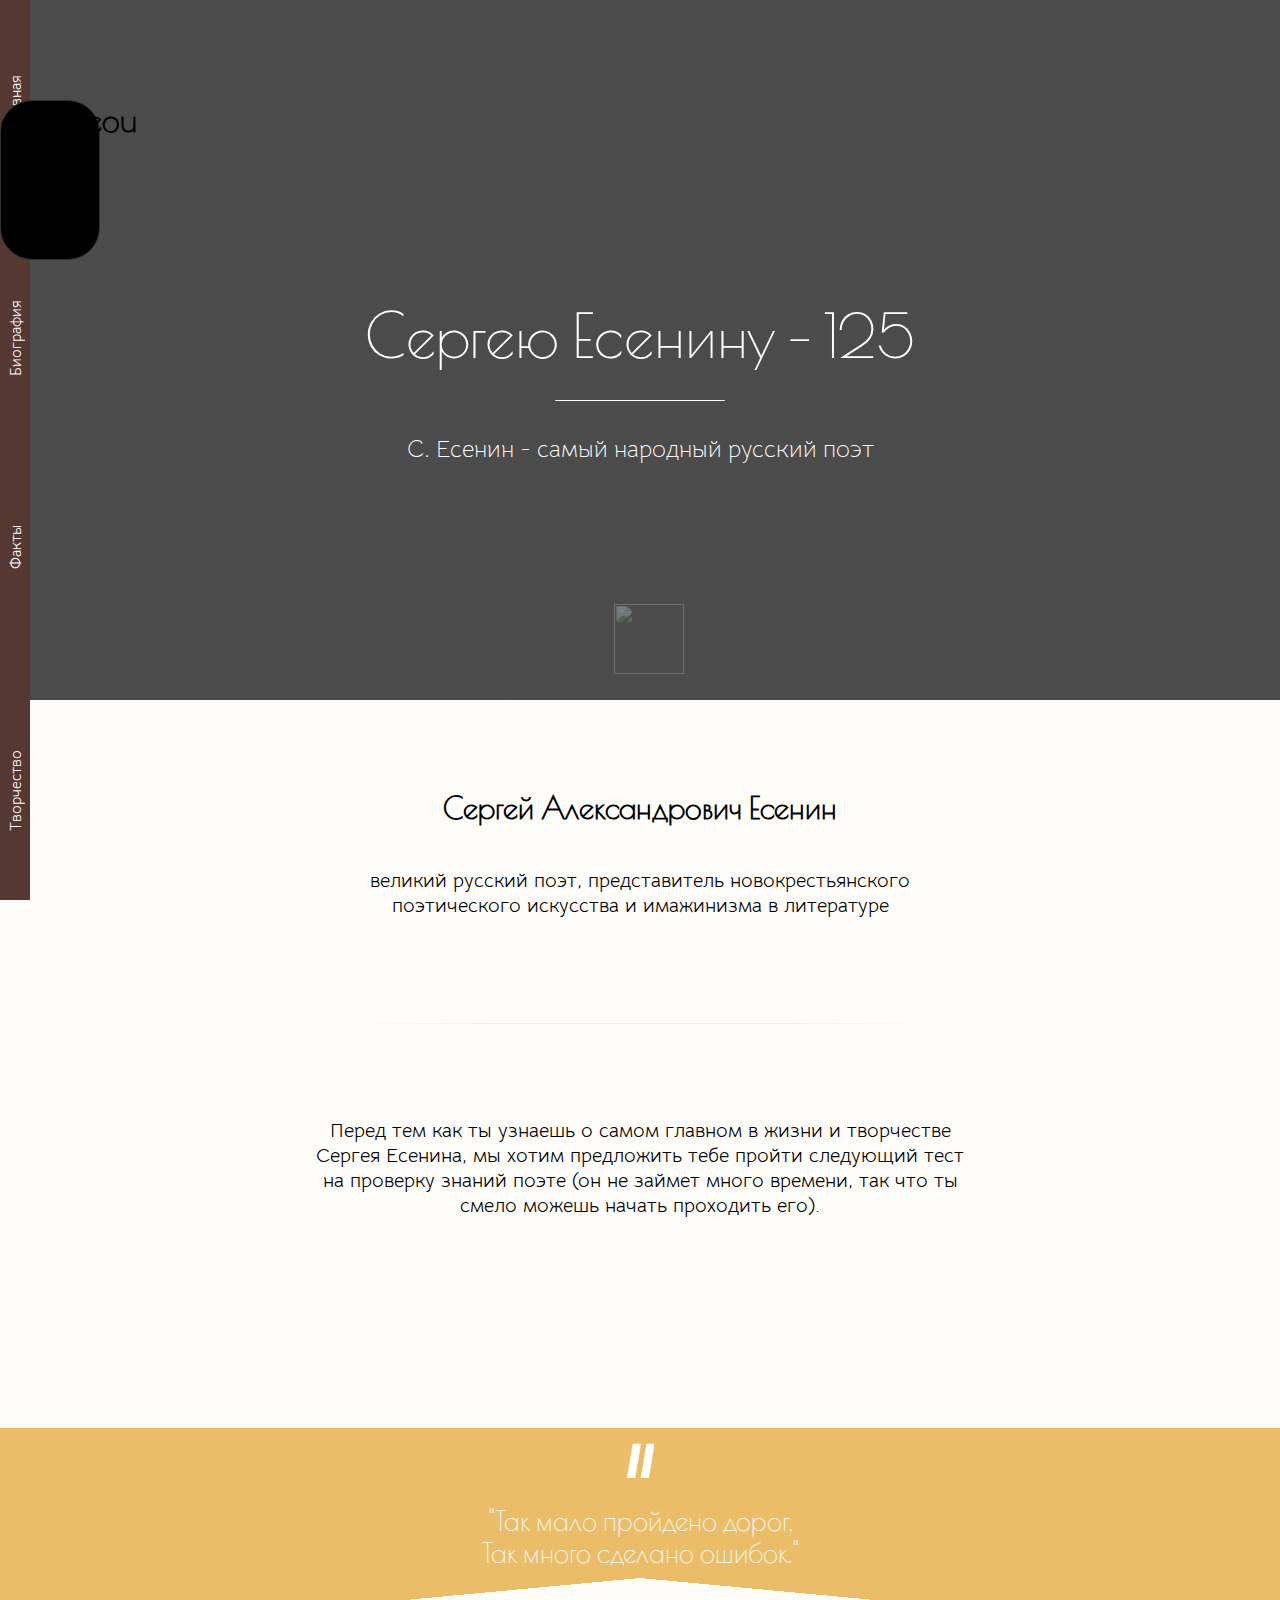
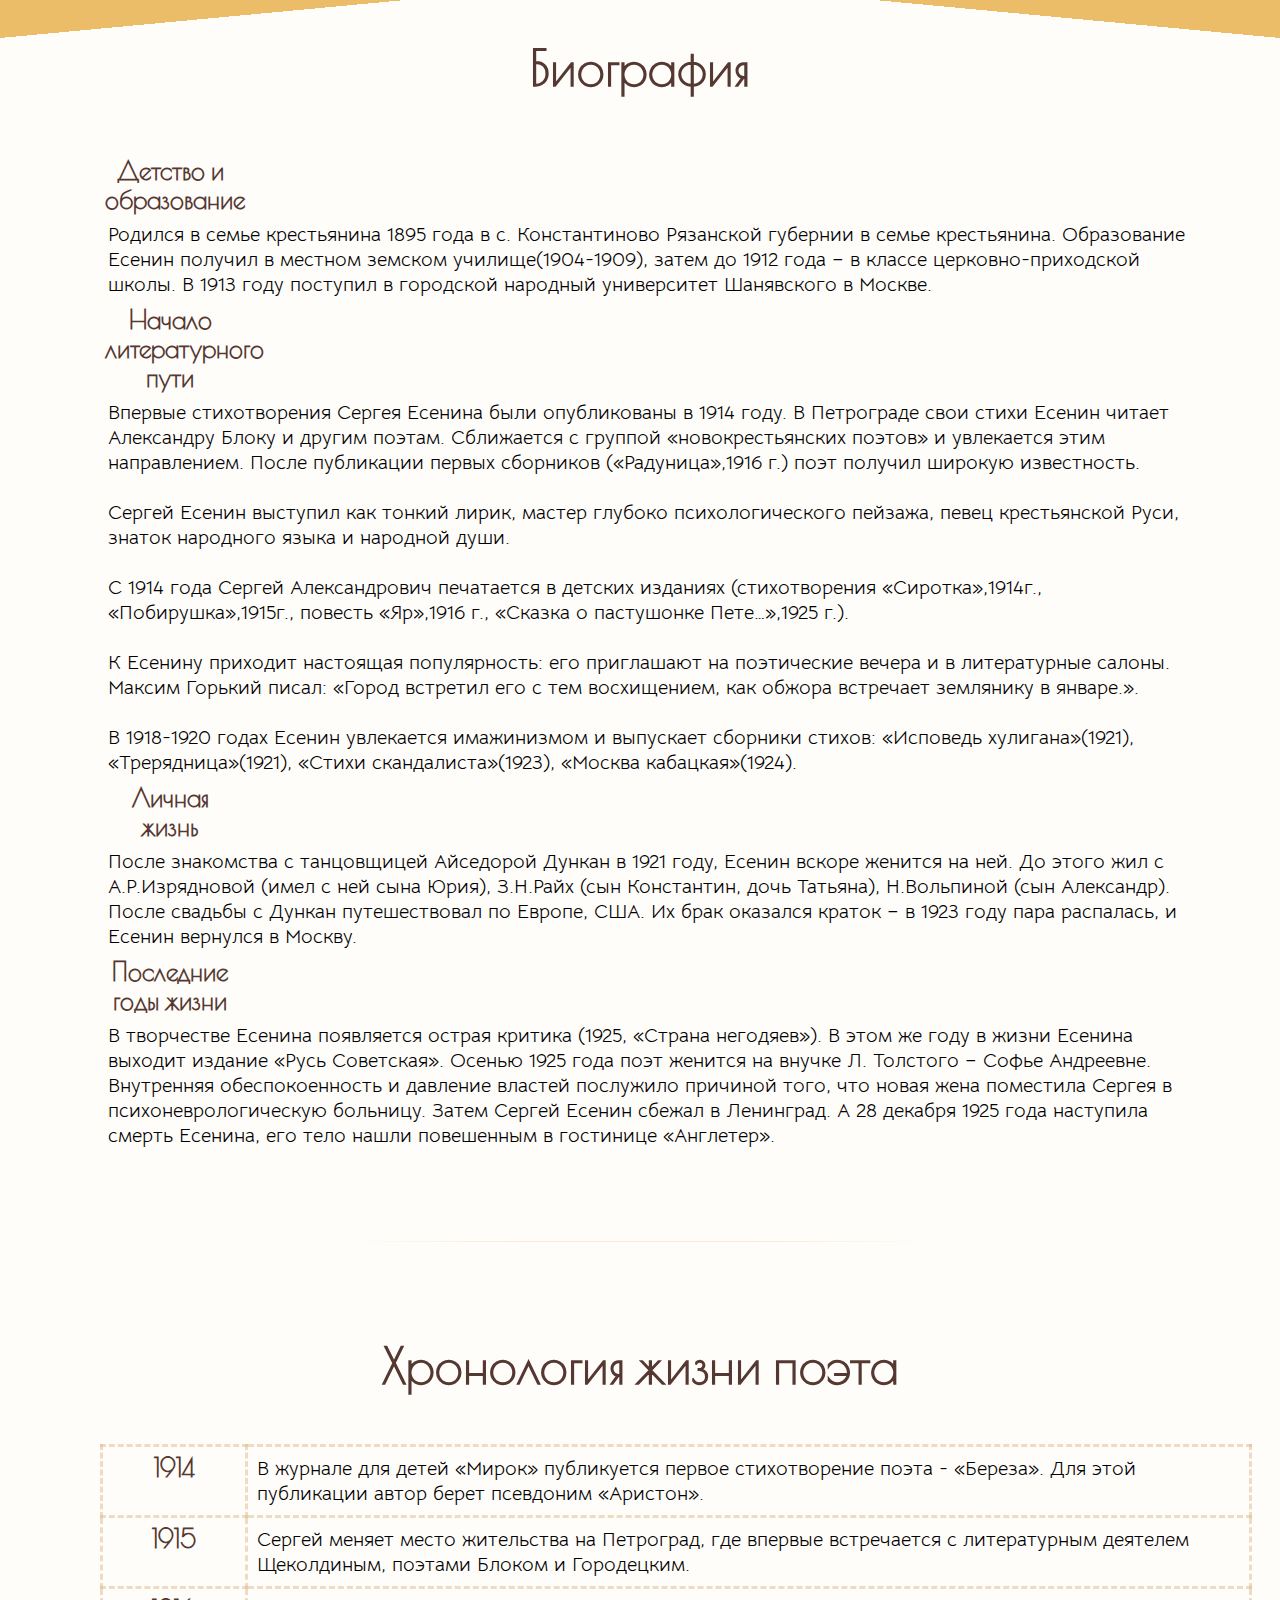
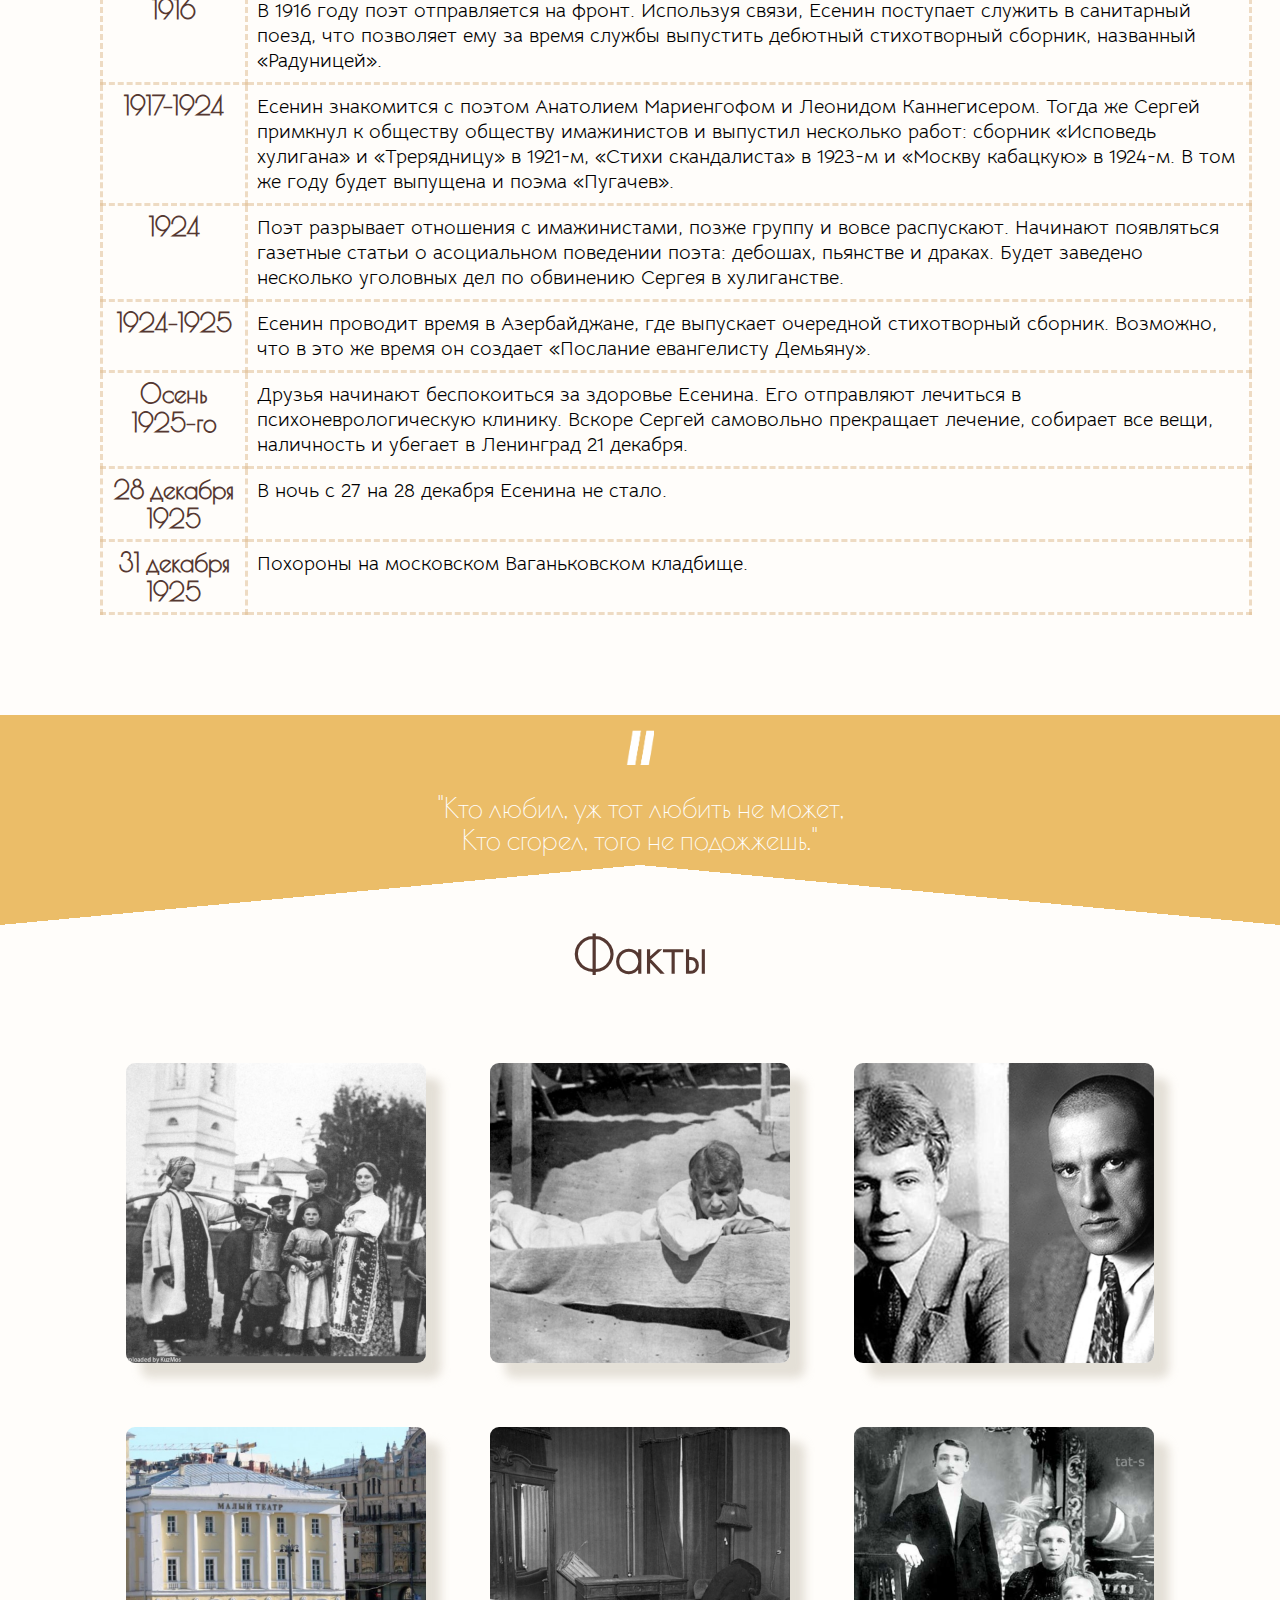
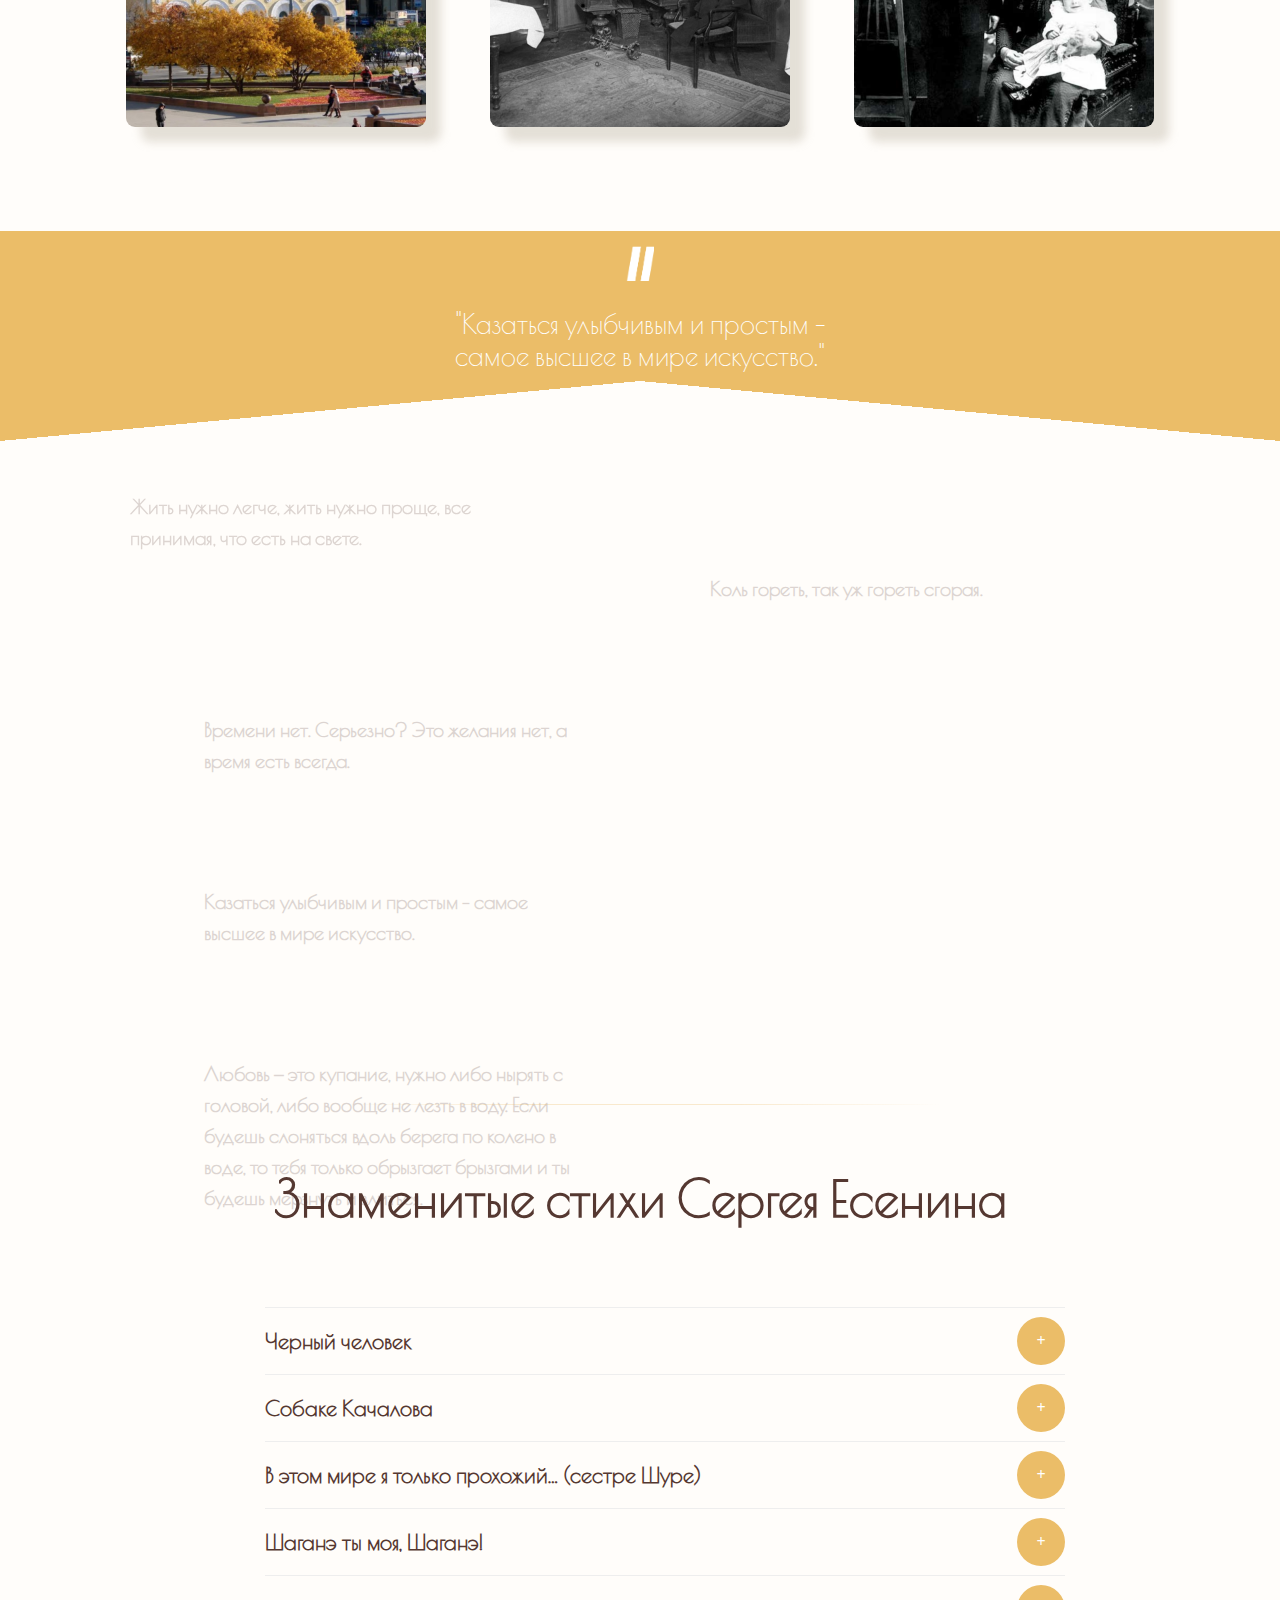
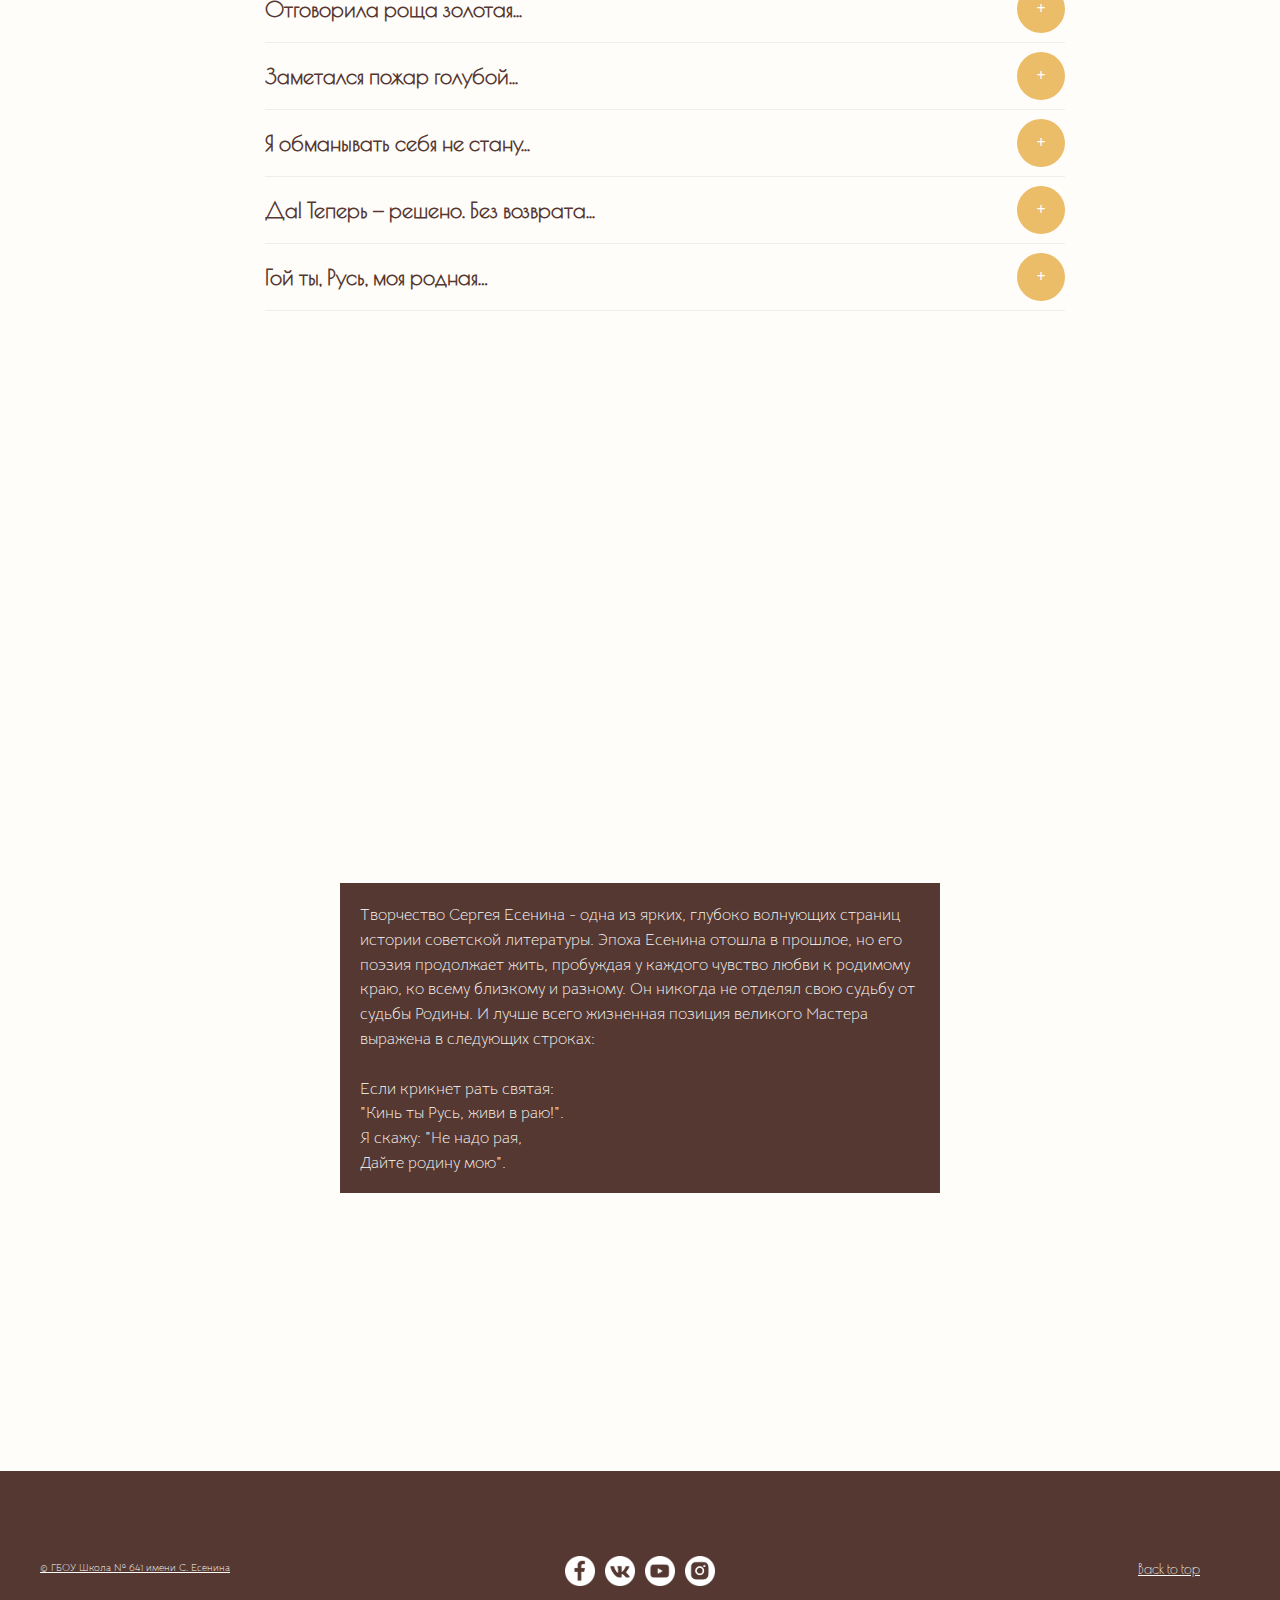
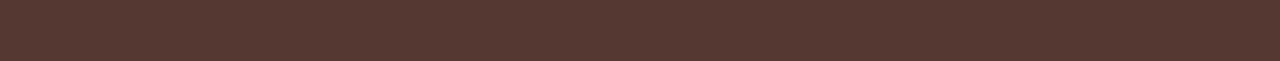
==== index.html @ 60f607c5 "init repo" ====
<!DOCTYPE html>
<html>
    <head>
        <link href="https://fonts.googleapis.com/css2?family=Bellota+Text:ital,wght@0,300;0,400;0,700;1,300;1,400;1,700&family=Poiret+One&display=swap" rel="stylesheet">
        <link rel="stylesheet" type="text/css" href="style.css">
        <title>Есенину - 125</title>
    </head>
    <body>
        <div class = "menu">
            <nav>
                <div class = "nav">
                    <h2><a id = "navigation" href="#firstblock">Главная</a></h2>
                </div>
                <div class = "nav">
                    <h2><a id = "navigation" href="#biography">Биография</a></h2>
                </div>
                <div class = "nav">
                    <h2><a id = "navigation" href="#facts">Факты</a></h2>
                </div>
                <div class = "nav">
                    <h2><a id = "navigation" href="#creativ">Творчество</a></h2>
                </div>
            </nav>
        </div>

        <div class = "firstblock"><a name = "firstblock"></a>
            <h1 class="heading" name = "top">Сергею Есенину - 125</h1>
            <hr>
            <h2 class = "sheading">С. Есенин - самый народный русский поэт</h2>
            <img id = "arrow", src = "https://static.tildacdn.com/tild3264-3866-4032-a231-343364643838/arrow-downgif8d9aec7.gif">
        </div>

        <div class = "secblock">
            <h1 class = "name">Сергей Александрович Есенин</h1>
            <br>
            <h2 class = "name-two">великий русский поэт, представитель новокрестьянского поэтического искусства и имажинизма в литературе</h2>
        </div>
        <div class = "parent-line">
            <div id = "first-line"></div><div id = "center-line"></div><div id = "third-line"></div>
        </div>

        <div class = "thirdblock">
            <h2 class = "name-three">Перед тем как ты узнаешь о самом главном в жизни и творчестве Сергея Есенина, мы хотим предложить тебе пройти следующий тест на проверку знаний поэте (он не займет много времени, так что ты смело можешь начать проходить его).</h2>
        </div>

        <script>
            (function(d, s, id) {
                var js, fjs = d.getElementsByTagName(s)[0];
                if (d.getElementById(id)) return;
                js = d.createElement(s);js.id = id;
                js.src = 'https://madte.st/sdk.js';
                fjs.parentNode.insertBefore(js, fjs);
                }
            )
            (document, 'script', 'madtest-sdk');
        </script>
        <div class="madtest" data-id="175a8b1f-3f1a-46d1-a691-87b9a7151cb8"></div>

        <div class = "poem">
            <img src = "vector.png" id = "vector"></img>
            <h1 class = "poetry">"Так мало пройдено дорог,<br>Так много сделано ошибок."</h1>
        </div>
        <div class = "gradients">
            <div id = "fir-gradient"></div><div id = "sec-gradient"></div>
        </div>

        <div class = "biography"><a name = "biography"></a>
            <h1 class = "high">Биография</h1>
            <div class = "p-biography">
                <h1 class = "subtitle">Детство и образование</h1>
                <h2 class = "paragraph">Родился в семье крестьянина 1895 года в с. Константиново Рязанской губернии в семье крестьянина. Образование Есенин получил в местном земском училище(1904-1909), затем до 1912 года – в классе церковно-приходской школы. В 1913 году поступил в городской народный университет Шанявского в Москве.</h2>
                <h1 class = "subtitle">Начало литературного пути</h1>
                <h2 class = "paragraph">Впервые стихотворения Сергея Есенина были опубликованы в 1914 году. В Петрограде свои стихи Есенин читает Александру Блоку и другим поэтам. Сближается с группой «новокрестьянских поэтов» и увлекается этим направлением. После публикации первых сборников («Радуница»,1916 г.) поэт получил широкую известность.
                    <br>
                    <br>
                    Сергей Есенин выступил как тонкий лирик, мастер глубоко психологического пейзажа, певец крестьянской Руси, знаток народного языка и народной души.
                    <br>
                    <br>
                    С 1914 года Сергей Александрович печатается в детских изданиях (стихотворения «Сиротка»,1914г., «Побирушка»,1915г., повесть «Яр»,1916 г., «Сказка о пастушонке Пете…»,1925 г.).
                    <br>
                    <br>
                    К Есенину приходит настоящая популярность: его приглашают на поэтические вечера и в литературные салоны. Максим Горький писал: «Город встретил его с тем восхищением, как обжора встречает землянику в январе.».
                    <br>
                    <br>
                    В 1918-1920 годах Есенин увлекается имажинизмом и выпускает сборники стихов: «Исповедь хулигана»(1921), «Трерядница»(1921), «Стихи скандалиста»(1923), «Москва кабацкая»(1924).</h2>
                <h1 class = "subtitle">Личная жизнь</h1>
                <h2 class = "paragraph">После знакомства с танцовщицей Айседорой Дункан в 1921 году, Есенин вскоре женится на ней. До этого жил с А.Р.Изрядновой (имел с ней сына Юрия), З.Н.Райх (сын Константин, дочь Татьяна), Н.Вольпиной (сын Александр). После свадьбы с Дункан путешествовал по Европе, США. Их брак оказался краток – в 1923 году пара распалась, и Есенин вернулся в Москву.</h2>
                <h1 class = "subtitle">Последние годы жизни</h1>
                <h2 class = "paragraph">В творчестве Есенина появляется острая критика (1925, «Страна негодяев»). В этом же году в жизни Есенина выходит издание «Русь Советская».
                    Осенью 1925 года поэт женится на внучке Л. Толстого – Софье Андреевне. Внутренняя обеспокоенность и давление властей послужило причиной того, что новая жена поместила Сергея в психоневрологическую больницу.
                    Затем Сергей Есенин сбежал в Ленинград. А 28 декабря 1925 года наступила смерть Есенина, его тело нашли повешенным в гостинице «Англетер».</h2>
            </div>
        </div>

        <div class = "parent-line">
            <div id = "first-line"></div><div id = "center-line"></div><div id = "third-line"></div>
        </div>

        <h1 class="high" id = "chronology">Хронология жизни поэта</h1>
        <table>
            <tbody>
                <tr>
                    <td><h1 class = "subtitle">1914</h1></td>
                    <td><h2 class = "paragraph">В журнале для детей «Мирок» публикуется первое стихотворение поэта - «Береза». Для этой публикации автор берет псевдоним «Аристон».</h2></td>
                    </tr>
        
                    <tr>
                    <td><h1 class = "subtitle">1915</h1></td>
                    <td><h2 class = "paragraph">Сергей меняет место жительства на Петроград, где впервые встречается с литературным деятелем Щеколдиным, поэтами Блоком и Городецким.</h2></td>
                    </tr>
        
                    <tr>
                    <td><h1 class = "subtitle">1916</h1></td>
                    <td><h2 class = "paragraph">В 1916 году поэт отправляется на фронт. Используя связи, Есенин поступает служить в санитарный поезд, что позволяет ему за время службы выпустить дебютный стихотворный сборник, названный «Радуницей».</h2></td>
                    </tr>
                    
                    <tr>
                    <td><h1 class = "subtitle">1917-1924</h1></td>
                    <td><h2 class = "paragraph">Есенин знакомится с поэтом Анатолием Мариенгофом и Леонидом Каннегисером. Тогда же Сергей примкнул к обществу обществу имажинистов и выпустил несколько работ: сборник «Исповедь хулигана» и «Трерядницу» в 1921-м, «Стихи скандалиста» в 1923-м и «Москву кабацкую» в 1924-м. В том же году будет выпущена и поэма «Пугачев».</h2></td>
                    </tr>
                    
                    <tr>
                    <td><h1 class = "subtitle">1924</h1></td>
                    <td><h2 class = "paragraph">Поэт разрывает отношения с имажинистами, позже группу и вовсе распускают. Начинают появляться газетные статьи о асоциальном поведении поэта: дебошах, пьянстве и драках. Будет заведено несколько уголовных дел по обвинению Сергея в хулиганстве.</h2></td>
                    </tr>
        
                    <tr>
                    <td><h1 class = "subtitle">1924-1925</h1></td>
                    <td> <h2 class = "paragraph">Есенин проводит время в Азербайджане, где выпускает очередной стихотворный сборник. Возможно, что в это же время он создает «Послание евангелисту Демьяну».</h2></td>
                    </tr>
        
                    <tr>
                    <td><h1 class = "subtitle">Осень 1925-го</h1></td>
                    <td><h2 class = "paragraph">Друзья начинают беспокоиться за здоровье Есенина. Его отправляют лечиться в психоневрологическую клинику. Вскоре Сергей самовольно прекращает лечение, собирает все вещи, наличность и убегает в Ленинград 21 декабря.</h2></td>
                    </tr>

                    <tr>
                    <td><h1 class = "subtitle">28 декабря 1925</h1></td>
                    <td><h2 class = "paragraph">В ночь с 27 на 28 декабря Есенина не стало.</h2></td>
                    </tr>

                    <tr>
                    <td><h1 class = "subtitle">31 декабря 1925</h1></td>
                    <td><h2 class = "paragraph">Похороны на московском Ваганьковском кладбище.</h2></td>
                    </tr>
            </tbody>
        </table>
        <div class = "poem">
            <img src = "vector.png" id = "vector"></img>
            <h1 class = "poetry">"Кто любил, уж тот любить не может,<br>Кто сгорел, того не подожжешь."</h1>
        </div>
        <div class = "gradients">
            <div id = "fir-gradient"></div><div id = "sec-gradient"></div>
        </div>
        <div class = "facts"><a name = "facts"></a>
            <h1 class = "high">Факты</h1>
            <div class = "gallery">
                <a href = "#spoiler_1"><img class = "photo_facts" src = "facts1.png" id = "photo_1"></a>
                <div class = "spoiler" name = "spoiler_1">
                    <h1>aergjheou</h1>
                </div>
                <div>
                    <img class = "photo_facts" src = "facts2.png" id = "photo_2">

                </div>
                <div>

                    <img class = "photo_facts" src = "facts3.png" id = "photo_3">
                </div>
                <div>

                    <img class = "photo_facts" src = "facts4.png" id = "photo_4">
                </div>
                <div>

                    <img class = "photo_facts" src = "facts5.png" id = "photo_5">
                </div>
                <div>

                    <img class = "photo_facts" src = "facts6.png" id = "photo_6">
                </div>
            </div>
        </div>
        <div class = "poem">
            <img src = "vector.png" id = "vector"></img>
            <h1 class = "poetry">"Казаться улыбчивым и простым - <br>самое высшее в мире искусство."</h1>
        </div>
        <div class = "gradients">
            <div id = "fir-gradient"></div><div id = "sec-gradient"></div>
        </div>
        <div class = "citation">
            <div class = "lines" id = "first"><h1>Жить нужно легче, жить нужно проще, все принимая, что есть на свете.</h1></div>
            <div class = "lines" id = "second"><h1>Коль гореть, так уж гореть сгорая.</h1></div>
            <div class = "lines" id = "third"><h1>Времени нет. Серьезно? Это желания нет, а время есть всегда.</h1></div>
            <div class = "lines" id = "fourth"><h1>Казаться улыбчивым и простым - самое высшее в мире искусство.</h1></div>
            <div class = "lines" id = "fifth"><h1>Любовь — это купание, нужно либо нырять с головой, либо вообще не лезть в воду. Если будешь слоняться вдоль берега по колено в воде, то тебя только обрызгает брызгами и ты будешь мёрзнуть и злиться.</h1></div>
        </div>
        <div class = "parent-line">
            <div id = "first-line"></div><div id = "center-line"></div><div id = "third-line"></div>
        </div>
        <div class = "creativ"><a name = "creativ"></a>
            <h1 class = "high" id = "popular-poems">Знаменитые стихи Сергея Есенина</h1>
            <div class = "all-poetry">
                <div class = "tab">
                    <input id="tab-one" type="checkbox" name="tabs">
                    <label for="tab-one"><h1 class = "poetry-name">Черный человек</h1></label>
                    <div class = "tab-content">
                        <h2>Друг мой, друг мой,<br>
                            Я очень и очень болен.<br>
                            Сам не знаю, откуда взялась эта боль.<br>
                            То ли ветер свистит<br>
                            Над пустым и безлюдным полем,<br>
                            То ль, как рощу в сентябрь,<br>
                            Осыпает мозги алкоголь.<br>
                            Голова моя машет ушами,<br>
                            Как крыльями птица.<br>
                            Ей на шее ноги<br>
                            Маячить больше невмочь.<br>
                            Черный человек,<br>
                            Черный, черный,<br>
                            Черный человек<br>
                            На кровать ко мне садится,<br>
                            Черный человек<br>
                            Спать не дает мне всю ночь.<br>
                            Черный человек<br>
                            Водит пальцем по мерзкой книге<br>
                            И, гнусавя надо мной,<br>
                            Как над усопшим монах,<br>
                            Читает мне жизнь<br>
                            Какого-то прохвоста и забулдыги,<br>
                            Нагоняя на душу тоску и страх.<br>
                            Черный человек,<br>
                            Черный, черный!<br>
                            «Слушай, слушай, —<br>
                            Бормочет он мне, —<br>
                            В книге много прекраснейших<br>
                            Мыслей и планов.<br>
                            Этот человек<br>
                            Проживал в стране<br>
                            Самых отвратительных<br>
                            Громил и шарлатанов.<br>
                            В декабре в той стране<br>
                            Снег до дьявола чист,<br>
                            И метели заводят<br>
                            Веселые прялки.<br>
                            Был человек тот авантюрист,<br>
                            Но самой высокой<br>
                            И лучшей марки.<br>
                            Был он изящен,<br>
                            К тому ж поэт,<br>
                            Хоть с небольшой,<br>
                            Но ухватистой силою,<br>
                            И какую-то женщину,<br>
                            Сорока с лишним лет,<br>
                            Называл скверной девочкой<br>
                            И своею милою.<br>
                            Счастье, — говорил он, —<br>
                            Есть ловкость ума и рук.<br>
                            Все неловкие души<br>
                            За несчастных всегда известны.<br>
                            Это ничего,<br>
                            Что много мук<br>
                            Приносят изломанные<br>
                            И лживые жесты.<br>
                            В грозы, в бури,<br>
                            В житейскую стынь,<br>
                            При тяжелых утратах<br>
                            И когда тебе грустно,<br>
                            Казаться улыбчивым и простым —<br>
                            Самое высшее в мире искусство».<br>
                            «Черный человек!<br>
                            Ты не смеешь этого!<br>
                            Ты ведь не на службе<br>
                            Живешь водолазовой.<br>
                            Что мне до жизни<br>
                            Скандального поэта.<br>
                            Пожалуйста, другим<br>
                            Читай и рассказывай».<br>
                            Черный человек<br>
                            Глядит на меня в упор.<br>
                            И глаза покрываются<br>
                            Голубой блевотой, —<br>
                            Словно хочет сказать мне,<br>
                            Что я жулик и вор,<br>
                            Так бесстыдно и нагло<br>
                            Обокравший кого-то.<br>
                            ........................................................................<br>
                            Друг мой, друг мой,<br>
                            Я очень и очень болен.<br>
                            Сам не знаю, откуда взялась эта боль.<br>
                            То ли ветер свистит<br>
                            Над пустым и безлюдным полем,<br>
                            То ль, как рощу в сентябрь,<br>
                            Осыпает мозги алкоголь.<br>
                            Ночь морозная.<br>
                            Тих покой перекрестка.<br>
                            Я один у окошка,<br>
                            Ни гостя, ни друга не жду.<br>
                            Вся равнина покрыта<br>
                            Сыпучей и мягкой известкой,<br>
                            И деревья, как всадники,<br>
                            Съехались в нашем саду.<br>
                            Где-то плачет<br>
                            Ночная зловещая птица.<br>
                            Деревянные всадники<br>
                            Сеют копытливый стук.<br>
                            Вот опять этот черный<br>
                            На кресло мое садится,<br>
                            Приподняв свой цилиндр<br>
                            И откинув небрежно сюртук.<br>
                            «Слушай, слушай! —<br>
                            Хрипит он, смотря мне в лицо,<br>
                            Сам все ближе<br>
                            И ближе клонится. —<br>
                            Я не видел, чтоб кто-нибудь<br>
                            Из подлецов<br>
                            Так ненужно и глупо<br>
                            Страдал бессонницей.<br>
                            Ах, положим, ошибся!<br>
                            Ведь нынче луна.<br>
                            Что же нужно еще<br>
                            Напоенному дремой мирику?<br>
                            Может, с толстыми ляжками<br>
                            Тайно придет „она",<br>
                            И ты будешь читать<br>
                            Свою дохлую томную лирику?<br>
                            Ах, люблю я поэтов!<br>
                            Забавный народ.<br>
                            В них всегда нахожу я<br>
                            Историю, сердцу знакомую, —<br>
                            Как прыщавой курсистке<br>
                            Длинноволосый урод<br>
                            Говорит о мирах,<br>
                            Половой истекая истомою.<br>
                            Не знаю, не помню,<br>
                            В одном селе,<br>
                            Может, в Калуге,<br>
                            А может, в Рязани,<br>
                            Жил мальчик<br>
                            В простой крестьянской семье,<br>
                            Желтоволосый,<br>
                            С голубыми глазами...<br>
                            И вот стал он взрослым,<br>
                            К тому ж поэт,<br>
                            Хоть с небольшой,<br>
                            Но ухватистой силою,<br>
                            И какую-то женщину,<br>
                            Сорока с лишним лет,<br>
                            Называл скверной девочкой<br>
                            И своею милою».<br>
                            «Черный человек!<br>
                            Ты прескверный гость.<br>
                            Эта слава давно<br>
                            Про тебя разносится».<br>
                            Я взбешен, разъярен,<br>
                            И летит моя трость<br>
                            Прямо к морде его,<br>
                            В переносицу...<br>
                            ...........................................................................<br>
                            Месяц умер,<br>
                            Синеет в окошко рассвет.<br>
                            Ах ты, ночь!<br>
                            Что ты, ночь, наковеркала?<br>
                            Я в цилиндре стою.<br>
                            Никого со мной нет.<br>
                            Я один...<br>
                            И разбитое зеркало...</h2>
                    </div>
                </div>
    
                <div class = "tab">
                    <input id="tab-two" type="checkbox" name="tabs">
                    <label for="tab-two"><h1 class = "poetry-name">Собаке Качалова</h1></label>
                    <div class = "tab-content">
                        <h2>Дай, Джим, на счастье лапу мне,<br>
                            Такую лапу не видал я сроду.<br>
                            Давай с тобой полаем при луне<br>
                            На тихую, бесшумную погоду.<br>
                            <br>
                            Дай, Джим, на счастье лапу мне.<br>
                            Пожалуйста, голубчик, не лижись.<br>
                            Пойми со мной хоть самое простое.<br>
                            Ведь ты не знаешь, что такое жизнь,<br>
                            Не знаешь ты, что жить на свете стоит.<br>
                            Хозяин твой и мил и знаменит,<br>
                            И у него гостей бывает в доме много,<br>
                            И каждый, улыбаясь, норовит<br>
                            Тебя по шерсти бархатной потрогать.<br>
                            Ты по-собачьи дьявольски красив,<br>
                            С такою милою доверчивой приятцей.<br>
                            И, никого ни капли не спросив,<br>
                            Как пьяный друг, ты лезешь целоваться.<br>
                            <br>
                            Мой милый Джим, среди твоих гостей<br>
                            Так много всяких и невсяких было.<br>
                            Но та, что всех безмолвней и грустней,<br>
                            Сюда случайно вдруг не заходила?<br>
                            Она придет, даю тебе поруку.<br>
                            И без меня, в ее уставясь взгляд,<br>
                            Ты за меня лизни ей нежно руку<br>
                            За все, в чем был и не был виноват.</h2>
                    </div>
                </div>
    
                <div class = "tab">
                    <input id="tab-three" type="checkbox" name="tabs">
                    <label for="tab-three"><h1 class = "poetry-name">В этом мире я только прохожий… (сестре Шуре)</h1></label>
                    <div class = "tab-content">
                        <h2>В этом мире я только прохожий,<br>
                            Ты махни мне веселой рукой.<br>
                            У осеннего месяца тоже<br>
                            Свет ласкающий, тихий такой.<br>
                            <br>
                            В первый раз я от месяца греюсь,<br>
                            В первый раз от прохлады согрет,<br>
                            И опять и живу и надеюсь<br>
                            На любовь, которой уж нет.<br>
                            <br>
                            Это сделала наша равнинность,<br>
                            Посоленная белью песка,<br>
                            И измятая чья-то невинность,<br>
                            И кому-то родная тоска.<br>
                            <br>
                            Потому и навеки не скрою,<br>
                            Что любить не отдельно, не врозь,<br>
                            Нам одною любовью с тобою<br>
                            Эту родину привелось.</h2>
                    </div>
                </div>
    
                <div class = "tab">
                    <input id="tab-four" type="checkbox" name="tabs">
                    <label for="tab-four"><h1 class = "poetry-name">Шаганэ ты моя, Шаганэ!</h1></label>
                    <div class = "tab-content">
                        <h2>Шаганэ ты моя, Шаганэ!<br>
                            Потому, что я с севера, что ли,<br>
                            Я готов рассказать тебе поле,<br>
                            Про волнистую рожь при луне.<br>
                            <br>
                            Шаганэ ты моя, Шаганэ.<br>
                            Потому, что я с севера, что ли,<br>
                            Что луна там огромней в сто раз,<br>
                            Как бы ни был красив Шираз,<br>
                            <br>
                            Он не лучше рязанских раздолий.<br>
                            Потому, что я с севера, что ли.<br>
                            Я готов рассказать тебе поле,<br>
                            Эти волосы взял я у ржи,<br>
                            <br>
                            Если хочешь, на палец вяжи —<br>
                            Я нисколько не чувствую боли.<br>
                            Я готов рассказать тебе поле.<br>
                            Про волнистую рожь при луне<br>
                            По кудрям ты моим догадайся.<br>
                            Дорогая, шути, улыбайся,<br>
                            Не буди только память во мне<br>
                            Про волнистую рожь при луне.<br>
                            <br>
                            Шаганэ ты моя, Шаганэ!<br>
                            Там, на севере, девушка тоже,<br>
                            На тебя она страшно похожа,<br>
                            Может, думает обо мне…<br>
                            Шаганэ ты моя, Шаганэ.</h2>
                    </div>
                </div>
    
                <div class = "tab">
                    <input id="tab-five" type="checkbox" name="tabs">
                    <label for="tab-five"><h1 class = "poetry-name">Отговорила роща золотая...</h1></label>
                    <div class = "tab-content">
                        <h2>Отговорила роща золотая<br>
                            Березовым, веселым языком,<br>
                            И журавли, печально пролетая,<br>
                            Уж не жалеют больше ни о ком.<br>
                            <br>
                            Кого жалеть? Ведь каждый в мире странник —<br>
                            Пройдет, зайдет и вновь оставит дом.<br>
                            О всех ушедших грезит коноплянник<br>
                            С широким месяцем над голубым прудом.<br>
                            <br>
                            Стою один среди равнины голой,<br>
                            А журавлей относит ветер в даль,<br>
                            Я полон дум о юности веселой,<br>
                            Но ничего в прошедшем мне не жаль.<br>
                            <br>
                            Не жаль мне лет, растраченных напрасно,<br>
                            Не жаль души сиреневую цветь.<br>
                            В саду горит костер рябины красной,<br>
                            Но никого не может он согреть.<br>
                            <br>
                            Не обгорят рябиновые кисти,<br>
                            От желтизны не пропадет трава.<br>
                            Как дерево роняет тихо листья,<br>
                            Так я роняю грустные слова.<br>
                            <br>
                            И если время, ветром разметая,<br>
                            Сгребет их все в один ненужный ком…<br>
                            Скажите так… что роща золотая<br>
                            Отговорила милым языком.</h2>
                    </div>
                </div>
    
                <div class = "tab">
                    <input id="tab-six" type="checkbox" name="tabs">
                    <label for="tab-six"><h1 class = "poetry-name">Заметался пожар голубой...</h1></label>
                    <div class = "tab-content">
                        <h2>Заметался пожар голубой,<br>
                            Позабылись родимые дали.<br>
                            В первый раз я запел про любовь,<br>
                            В первый раз отрекаюсь скандалить.<br>
                            <br>
                            Был я весь как запущенный сад,<br>
                            Был на женщин и зелие падкий.<br>
                            Разонравилось пить и плясать<br>
                            И терять свою жизнь без оглядки.<br>
                            <br>
                            Мне бы только смотреть на тебя,<br>
                            Видеть глаз златокарий омут,<br>
                            И чтоб, прошлое не любя,<br>
                            Ты уйти не смогла к другому.<br>
                            <br>
                            Поступь нежная, легкий стан,<br>
                            Если б знала ты сердцем упорным,<br>
                            Как умеет любить хулиган,<br>
                            Как умеет он быть покорным.<br>
                            <br>
                            Я б навеки забыл кабаки<br>
                            И стихи бы писать забросил,<br>
                            Только б тонко касаться руки<br>
                            И волос твоих цветом в осень.<br>
                            <br>
                            Я б навеки пошел за тобой<br>
                            Хоть в свои, хоть в чужие дали…<br>
                            В первый раз я запел про любовь,<br>
                            В первый раз отрекаюсь скандалить.</h2>
                    </div>
                </div>
    
                <div class = "tab">
                    <input id="tab-seven" type="checkbox" name="tabs">
                    <label for="tab-seven"><h1 class = "poetry-name">Я обманывать себя не стану...</h1></label>
                    <div class = "tab-content">
                        <h2>Я обманывать себя не стану,<br>
                            Залегла забота в сердце мглистом.<br>
                            Отчего прослыл я шарлатаном?<br>
                            Отчего прослыл я скандалистом?<br>
                            <br>
                            Не злодей я и не грабил лесом,<br>
                            Не расстреливал несчастных по темницам.<br>
                            Я всего лишь уличный повеса,<br>
                            Улыбающийся встречным лицам.<br>
                            <br>
                            Я московский озорной гуляка.<br>
                            По всему тверскому околотку<br>
                            В переулках каждая собака<br>
                            Знает мою легкую походку.<br>
                            <br>
                            Каждая задрипанная лошадь<br>
                            Головой кивает мне навстречу.<br>
                            Для зверей приятель я хороший,<br>
                            Каждый стих мой душу зверя лечит.<br>
                            <br>
                            Я хожу в цилиндре не для женщин -<br>
                            В глупой страсти сердце жить не в силе, -<br>
                            В нем удобней, грусть свою уменьшив,<br>
                            Золото овса давать кобыле.<br>
                            <br>
                            Средь людей я дружбы не имею,<br>
                            Я иному покорился царству.<br>
                            Каждому здесь кобелю на шею<br>
                            Я готов отдать мой лучший галстук.<br>
                            <br>
                            И теперь уж я болеть не стану.<br>
                            Прояснилась омуть в сердце мглистом.<br>
                            Оттого прослыл я шарлатаном,<br>
                            Оттого прослыл я скандалистом.</h2>
                    </div>
                </div>
    
                <div class = "tab">
                    <input id="tab-eight" type="checkbox" name="tabs">
                    <label for="tab-eight"><h1 class = "poetry-name">Да! Теперь — решено. Без возврата...</h1></label>
                    <div class = "tab-content">
                        <h2>Да! Теперь — решено. Без возврата<br>
                            Я покинул родные поля.<br>
                            Уж не будут листвою крылатой<br>
                            Надо мною звенеть тополя.<br>
                            <br>
                            Низкий дом без меня ссутулится,<br>
                            Старый пёс мой давно издох.<br>
                            На московских изогнутых улицах<br>
                            Умереть, знать, судил мне Бог.<br>
                            <br>
                            Я люблю этот город вязевый,<br>
                            Пусть обрюзг он и пусть одрях.<br>
                            Золотая дремотная Азия<br>
                            Опочила на куполах.<br>
                            <br>
                            А когда ночью светит месяц,<br>
                            Когда светит… чёрт знает как!<br>
                            Я иду, головою свесясь,<br>
                            Переулком в знакомый кабак.<br>
                            <br>
                            Шум и гам в этом логове жутком,<br>
                            Но всю ночь напролёт, до зари,<br>
                            Я читаю стихи проституткам<br>
                            И с бандитами жарю спирт.<br>
                            <br>
                            Сердце бьётся всё чаще и чаще,<br>
                            И уж я говорю невпопад:<br>
                            — Я такой же, как вы, пропащий,<br>
                            Мне теперь не уйти назад.<br>
                            <br>
                            Низкий дом без меня ссутулится,<br>
                            Старый пёс мой давно издох.<br>
                            На московских изогнутых улицах<br>
                            Умереть, знать, судил мне Бог.</h2>
                    </div>
                </div>
    
                <div class = "tab" id = "last-poetry">
                    <input id="tab-nine" type="checkbox" name="tabs">
                    <label for="tab-nine"><h1 class = "poetry-name">Гой ты, Русь, моя родная…</h1></label>
                    <div class = "tab-content">
                        <h2>Гой ты, Русь, моя родная,<br>
                            Хаты — в ризах образа...<br>
                            Не видать конца и края —<br>
                            Только синь сосет глаза.<br>
                            <br>
                            Как захожий богомолец,<br>
                            Я смотрю твои поля.<br>
                            А у низеньких околиц<br>
                            Звонно чахнут тополя.<br>
                            <br>
                            Пахнет яблоком и медом<br>
                            По церквам твой кроткий Спас.<br>
                            И гудит за корогодом<br>
                            На лугах веселый пляс.<br>
                            <br>
                            Побегу по мятой стежке<br>
                            На приволь зеленых лех,<br>
                            Мне навстречу, как сережки,<br>
                            Прозвенит девичий смех.<br>
                            <br>
                            Если крикнет рать святая:<br>
                            «Кинь ты Русь, живи в раю!»<br>
                            Я скажу: «Не надо рая,<br>
                            Дайте родину мою».</h2>
                    </div>
                </div>
            </div>
        </div>
        <div class = "church">
            <h2 class = "creativity">Творчество Сергея Есенина - одна из ярких, глубоко волнующих страниц истории советской литературы. Эпоха Есенина отошла в прошлое, но его поэзия продолжает жить, пробуждая у каждого чувство любви к родимому краю, ко всему близкому и разному. Он никогда не отделял свою судьбу от судьбы Родины. И лучше всего жизненная позиция великого Мастера выражена в следующих строках:
                <br><br>
                Если крикнет рать святая:<br>
                "Кинь ты Русь, живи в раю!".<br>
                Я скажу: "Не надо рая,<br>
                Дайте родину мою".</h2>
        </div>
        <div class = "bottom">
            <a href = "https://sch641uv.mskobr.ru/#/"><h2 id = "school">© ГБОУ Школа № 641 имени С. Есенина</h2></a>
            <div id = "sites">
                <div>
                    <a href="https://www.facebook.com/641eseninschool/" id = "facebook"><img src = "facebook.png" id = "facebook"></a>
                </div>
                <div>
                    <a href="https://vk.com/s_641" id = "vk"><img src = "vk.png" id = "vk"></a>
                </div>
                <div>
                    <a href="https://www.youtube.com/channel/UC5xW6pJvmOTOrcLFV_2abOg/featured" id = "youtube"><img src = "youtube.png" id = "youtube"></a>
                </div>
                <div>
                    <a href="https://www.instagram.com/eseninschool/" id = "instagram"><img src = "instargam.png" id = "instagram"></a>
                </div>
            </div>
            <h1 id = "back-to-top"><a href = "#top" id = "back-to-top">Back to top</a></h1>
        </div>
    </body>
</html>
---- style.css ----
html, body, h1, h2, h3, h4, h5, h6, div {
  padding: 0;
  border: 0;
  margin: 0;
  box-sizing: border-box;
}
body {
  background-color: #fffdfa; 
}
h1 {
  font-family: 'Poiret One', cursive;
}
h2 {
  font-family: 'Bellota Text', cursive;
}

/*menu*/
.menu {
  width: 30px;
  height: 100%;
  position: fixed;
  text-align: left;
  background-color: #553831;
}

nav {
  display: grid;
  grid-template: 1fr 1fr 1fr 1fr / 1fr;
  height: 100%;
  text-align: center;
}

.nav {
  height: 166px;
  width: 30px;
  align-self: center;
  text-align: center;
  padding-top: 150%;
}

#navigation {
  color: #ffffff;
  font-family: 'Bellota Text', cursive;
  text-decoration: none;
  font-size: 15px;
  font-weight: 400;
  -webkit-writing-mode: vertical-rl;
  -moz-writing-mode: vertical-lr;
  writing-mode: tb-lr;
  transform: rotate(180deg);
}

/*first block*/
.firstblock {
  background: linear-gradient(rgba(0,0,0,0.7),
  rgba(0,0,0,0.7)), url("https://thumb.tildacdn.com/tild3065-6334-4166-a535-653830623462/-/format/webp/prud_dom_zakat_utki_.jpg");
  background-position: center;
  height: 700px;
  width: 100%;
  background-size: cover;
  padding-top: 0; 
  margin-top: 0;
  color: white;
  text-align: center;
}
.heading {
  font-size: 60px;
  padding-top: 300px;
  font-weight: 400;
}
hr {
  background-color: white;
  width: 170px;
  height: 1px;
  border: 0;
  padding: 0;
  margin-top: 30px;
}
.sheading {
  padding-top: 25px;
  font-weight: 100;
}
#arrow {
  display: block;
  margin-left: 48%;
  margin-right: 45%;
  margin-top: 140px;
  width: 70px;
  height: 70px;
  opacity: 30%;
}

/*second block*/
.secblock {
  height: 220px;
  width: 100%;
  text-align: center;
}
.name {
  font-size: 30px;
  margin-top: 90px;
  font-weight: 700;
}
.name-two {
  width: 600px;
  height: 90px;
  font-size: 20px;
  margin-left: auto;
  margin-right: auto;
  margin-top: 25px;
  font-weight: 400;
}

/*lines*/
#first-line {
  height: 1.5px;
  background-image: -webkit-linear-gradient(right, #ebbd68, rgba(235,189,104,0));
  width: 200px;
  display: inline-block;
}
#center-line {
  height: 1.5px;
  width: 200px;
  display: inline-block;
  background: #ebbd68;
}
#third-line {
  background-image: -webkit-linear-gradient(left, #ebbd68, rgba(235,189,104,0));
  height: 1.5px;
  width: 200px;
  display: inline-block;
}
.parent-line {
  width: 100%;
  opacity: 0.3;
  text-align: center;
}

/*third block*/
.thirdblock {
  margin-top: 90px;
  width: 100%;
  text-align: center;
}
.name-three {
  font-size: 20px;
  font-weight: 400;
  margin-left: auto;
  margin-right: auto;
  width: 650px;
  height: 120px;
}

/*test*/
.madtest {
  margin-top: 90px;
  width: 100%;
}

/*poems*/ 
.poem {
  background-color: #ebbd68;
  width: 100%;
  height: 150px;
  margin-top: 100px;
  text-align: center;
  display: inline-block;
}
.poetry {
  font-size: 27px;
  margin-top: 23px;
  color: #fff;
  font-weight: 500;
}
#vector {
  margin-top: 15px;
  width: 28px;
  height: 35px;
}

/*gradient*/
.gradients {
  width: 100%;
  height: 60px;
}
#fir-gradient {
  background: linear-gradient(to bottom right, #ebbd68 50%, #fffdfa 50%);
  height: 60px;
  width: 50%;
  display: inline-block;
}
#sec-gradient {
  height: 60px;
  display: inline-block;
  width: 50%;
  background: linear-gradient(to bottom left, #ebbd68 50%, #fffdfa 50%);
}

/*biography*/
.p-biography {
  margin-top: 60px;
  margin-bottom: 80px;
  margin-left: 100px;
  margin-right: 60px;
}

.high {
  color: #553831;
  font-size: 50px;
  font-weight: 700;
  text-align: center;
}
.subtitle {
  color: #553831;
  font-size: 25px;
  font-weight: 600;
}
.paragraph {
  color: #000;
  font-size: 20px;
  font-weight: 400;
}

/*table*/
#chronology {
  margin-top: 90px;
}

table {
  margin-top: 50px;
  margin-left: 100px;
  margin-right: 70px;
  width: 90%;
  border-collapse: collapse;
}

td, tr {
  border: 3px solid rgba(221, 186, 140, 0.5); 
  border-style: dashed;
 }

td {
  vertical-align: top;
}

.subtitle {
  width: 130px;
  margin: 5px;
  text-align: center;
}

.paragraph {
  margin: 8px;
}

/*facts*/
.gallery {
  margin-top: 80px;
  display: grid;
  grid-template: 1fr 1fr / 300px 300px 300px;
  grid-column-gap: 5%;
  grid-row-gap: 60px;
  justify-content: center;
}

.photo_facts {
  width: 300px;
  height: 300px;
  border-radius: 3%;
  box-shadow: 15px 15px 10px rgba(217, 211, 200, 0.7);
  cursor: pointer;
}  

.spoiler {
  display: block;
  position: fixed;
  margin-left: auto;
  margin-right: auto;
  top: 100px;
  height:160px;
  width:100px;
  background-color: #000;        
  transition:all .7s ease-out;
  border: 1px solid #333;
  border-radius: 2em;
  z-index: 0;
}

.spoiler:active {
  position: fixed;
  margin-left: auto;
  margin-right: auto;
  top: 100px;
  width:347px;
  height:160px;  
  display: block;  
  z-index: 999;      
}  
  
/*citation*/
.citation {
  margin-left: auto;
  margin-right: auto;
  width: 1100px;
  height: 600px;
}

.lines h1 {
  color: #553831;
  font-size: 20px;
  line-height: 1.55;
  font-weight: 600;
  opacity: 0.2;
}

#first {
  margin-left: 40px;
  margin-top: 50px;
  width: 380px;
}

#second {
  margin-left: 620px;
  margin-top: 20px;
  width: 300px;
}

#third {
  margin-left: 114px;
  margin-top: 110px;
  width: 380px;
}

#fourth {
  margin-left: 114px;
  margin-top: 110px;
  width: 380px;
}

#fifth {
  margin-left: 114px;
  margin-top: 110px;
  width: 380px;
}

/*poetry*/
#popular-poems {
  margin-top: 60px;
}

.all-poetry {
  margin-top: 80px;
  margin-bottom: 60px;
  margin-left: 50px;
}

#last-poetry {
  border-bottom: 1px solid #eee;
}

.tab {
  position: relative;
  width: 800px;
  overflow: hidden;
  margin-left: auto;
  margin-right: auto;
  border-top: 1px solid #eee;
}

.tab h1 {
  color: #553831;
  text-align: left;
  font-size: 22px;
}
.tab input {
  position: absolute;
  opacity: 0;
  z-index: -1;
}
.tab label {
  position: relative;
  display: block;
  font-weight: bold;
  line-height: 3;
  cursor: pointer;
}

.tab-content {
  max-height: 0;
  overflow: hidden;
  -webkit-transition: max-height .35s;
  -o-transition: max-height .35s;
  transition: max-height .35s;
}

.tab-content h2 {
  font-size: 14px;
  font-weight: 300;
  color: #000;
  margin-bottom: 25px;
}

.tab input:checked ~ .tab-content {
  max-height: 3550px;
}

/*icon*/
.tab label::after {
  margin-top: 9px;
  color: #fff;
  text-align: center;
  width: 40px;
  height: 40px;
  border-radius: 100px;
  background-color: #ebbd68;
  position: absolute;
  right: 0;
  top: 0;
  display: block;
  width: 3em;
  height: 3em;
  line-height: 3;
  text-align: center;
  -webkit-transition: all .35s;
  -o-transition: all .35s;
  transition: all .35s;
}
.tab input[type=checkbox] + label::after {
  content: "+";
}
.tab input[type=radio] + label::after {
  content: "\25BC";
}
.tab input[type=checkbox]:checked + label::after {
  transform: rotate(315deg);
  background-color: rgb(223, 223, 223);
}
.tab input[type=radio]:checked + label::after {
  transform: rotateX(180deg);
}


/*church*/
.church {
  height: 1100px;
  width: 100%;
  background-image: linear-gradient(rgba(0,0,0,0.7),
  rgba(0,0,0,0.7)), url("https://img5.goodfon.ru/wallpaper/nbig/1/ff/maksim-evdokimov-priroda-peizazh-osen-travy-inei-khram-bashn.jpg");
  background-size: cover;
  background-attachment: fixed;
  overflow: hidden;
}
.creativity {
  font-weight: 300;
  color: #fffdfa;
  font-size: 16px;
  background-color: #553831;
  width: 600px;
  height: 310px;
  line-height: 1.55;
  padding: 20px;
  margin-left: auto;
  margin-right: auto;
  margin-top: 40%;
}

/*bottom*/
.bottom {
  background-color: #553831;
  width: 100%;
  height: 190px;
  display: grid;
  grid-template: 1fr / 1fr 1fr 1fr; 
}
#back-to-top {
  position: center;
  color: #fffdfa;
  font-weight: 300;
  font-size: 14px;
  margin-top: 90px;
  text-align: right;
  margin-right: 40px;
}
#school {
  color: #fffdfa;
  font-weight: 300;
  text-decoration: underline;
  font-size: 10px;
  margin-top: 90px;
  text-align: left;
  margin-left: 40px;
}
#sites {
  height: 38px;
  margin-top: 85px;
  display: grid;
  grid-template: 1fr / 30px 30px 30px 30px;
  grid-column-gap: 10px;
  justify-content: center;
}
#facebook {
  width: 30px;
  height: 30px;
}
#instagram {
  width: 30px;
  height: 30px;
}
#youtube {
  width: 30px;
  height: 30px;
}
#vk {
  width: 30px;
  height: 30px;
}
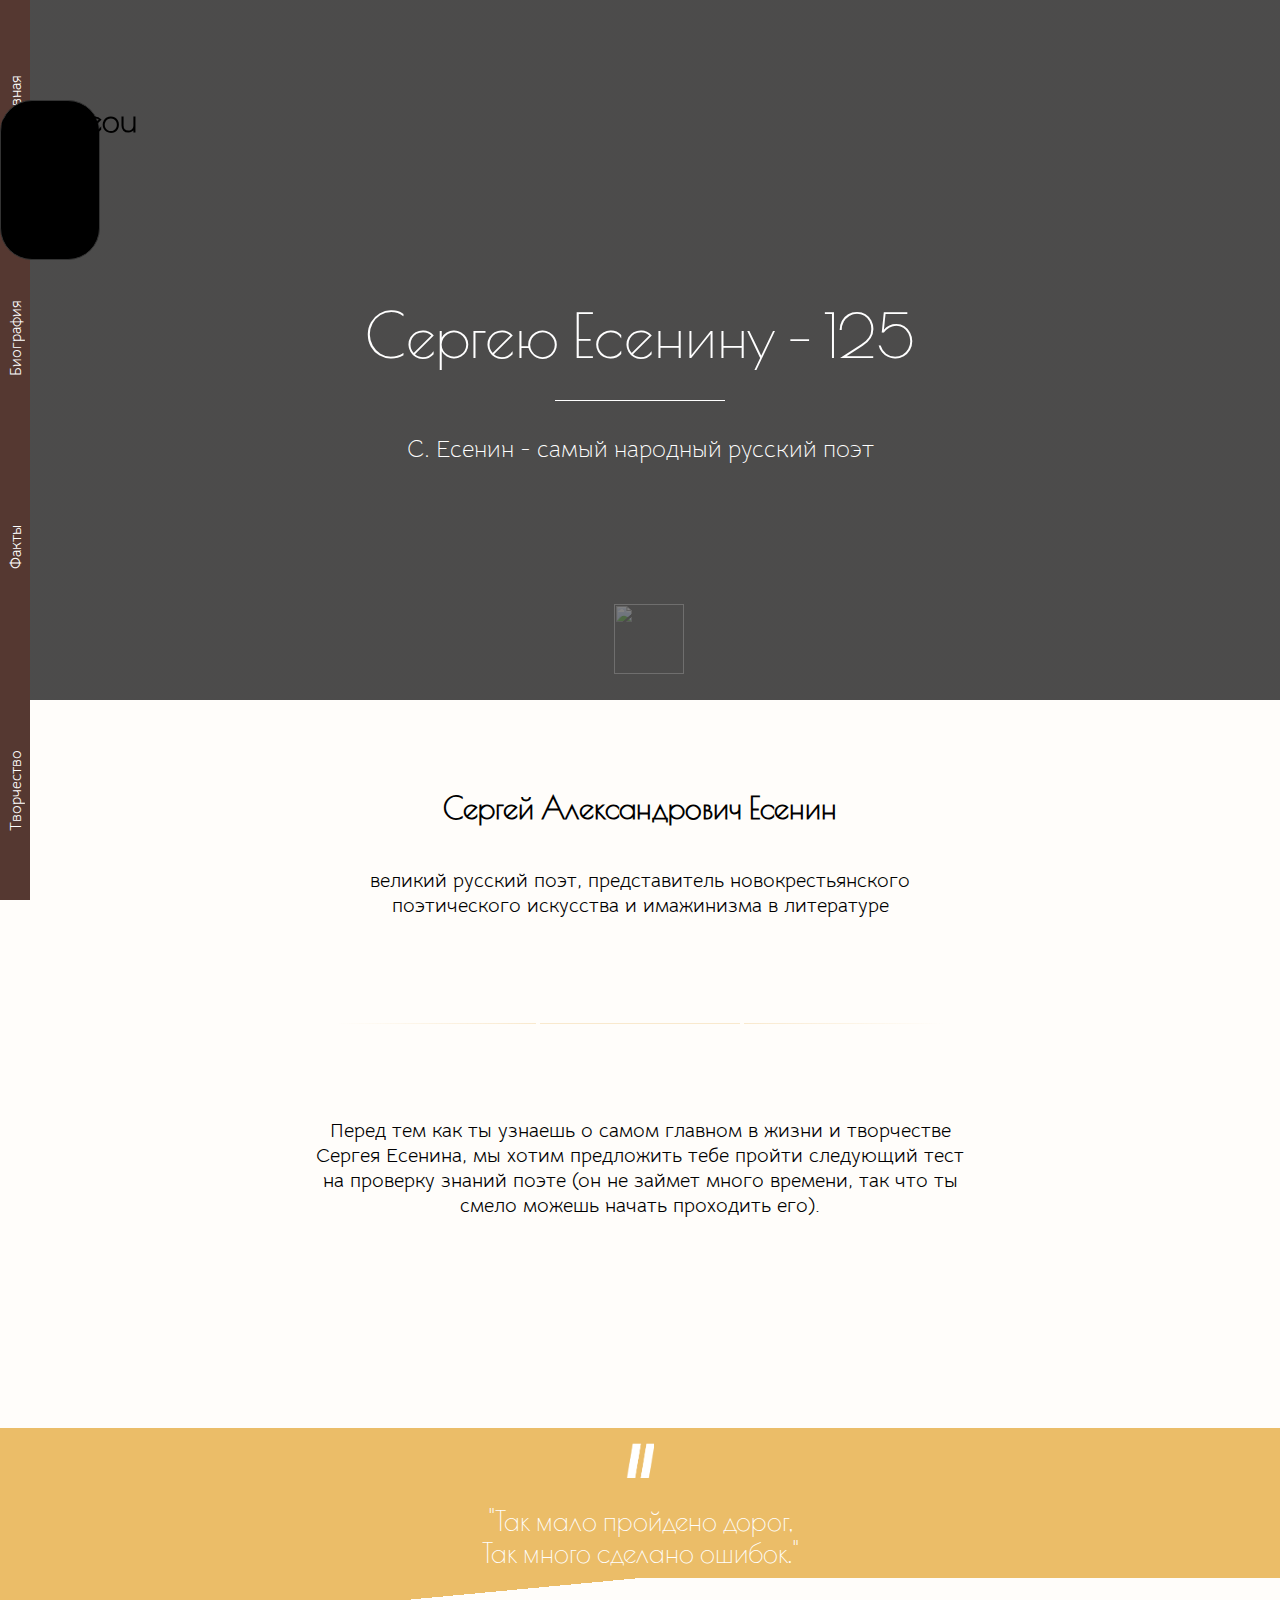
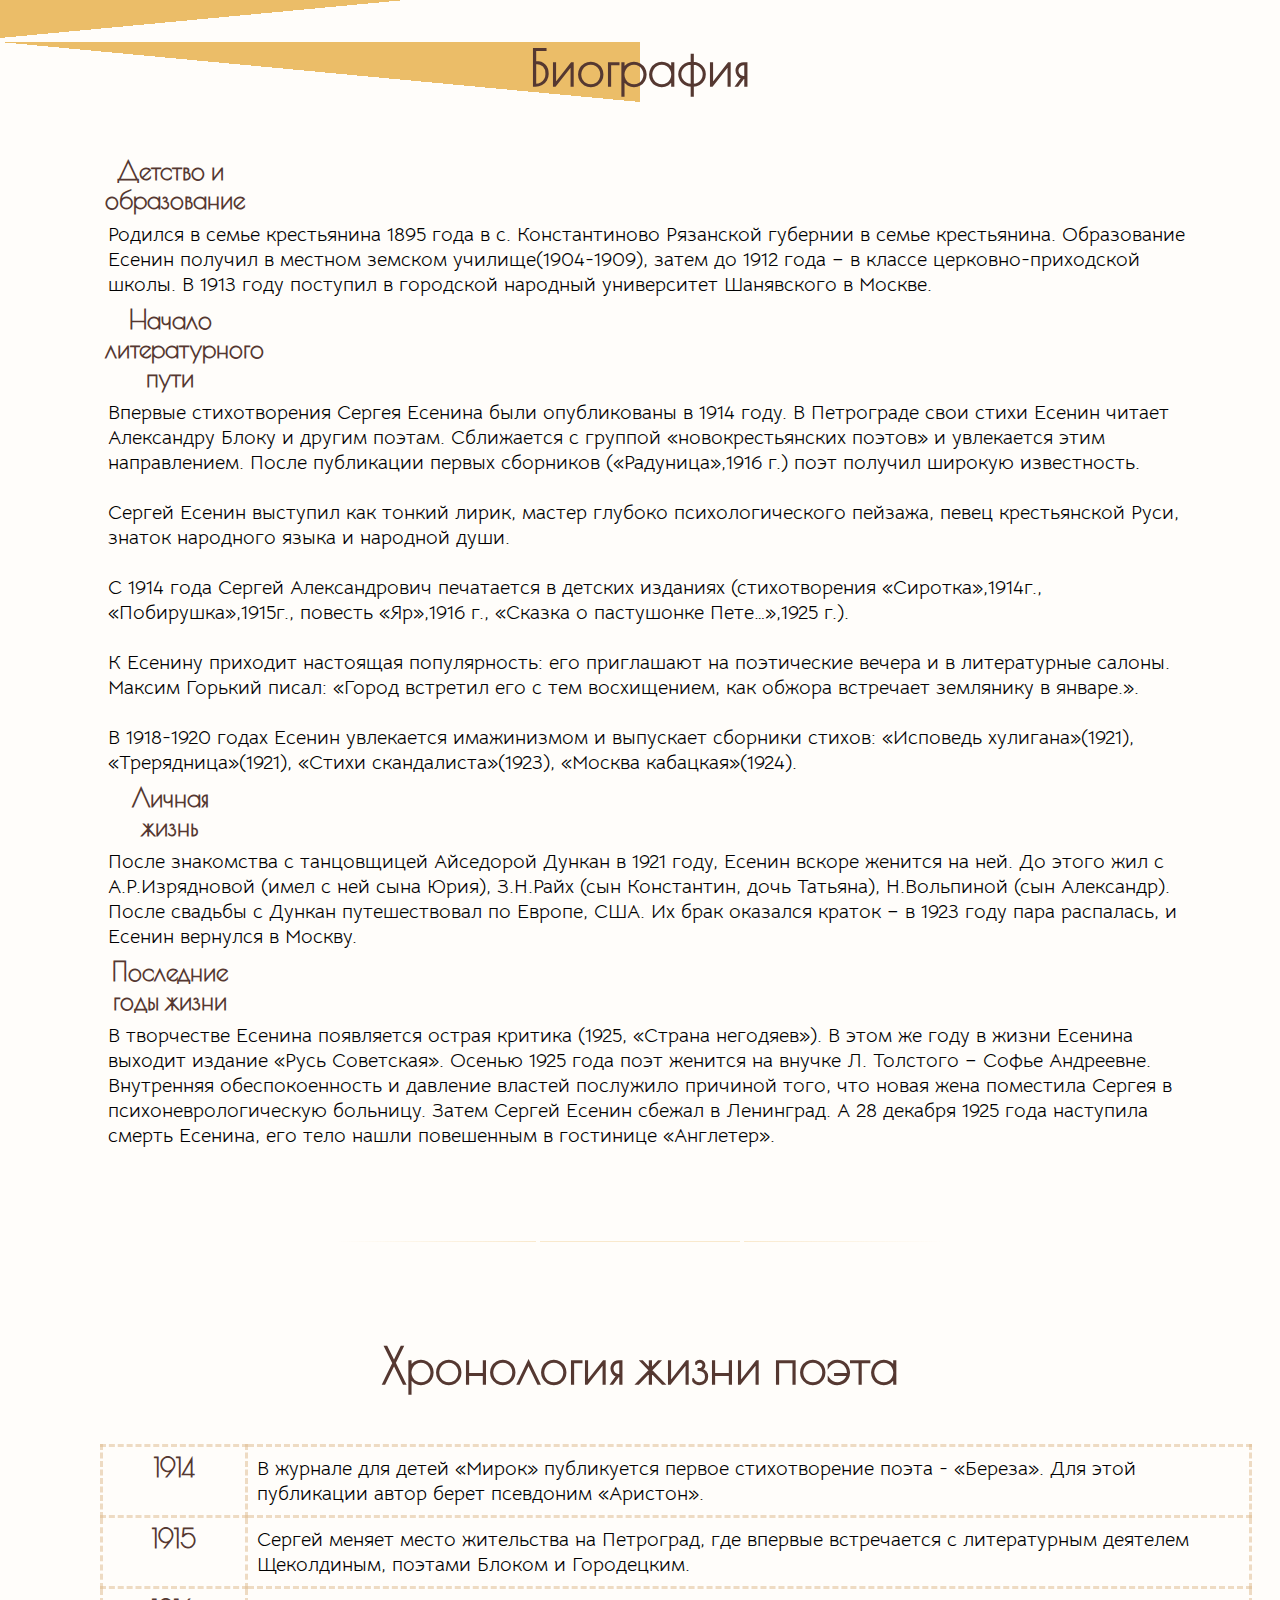
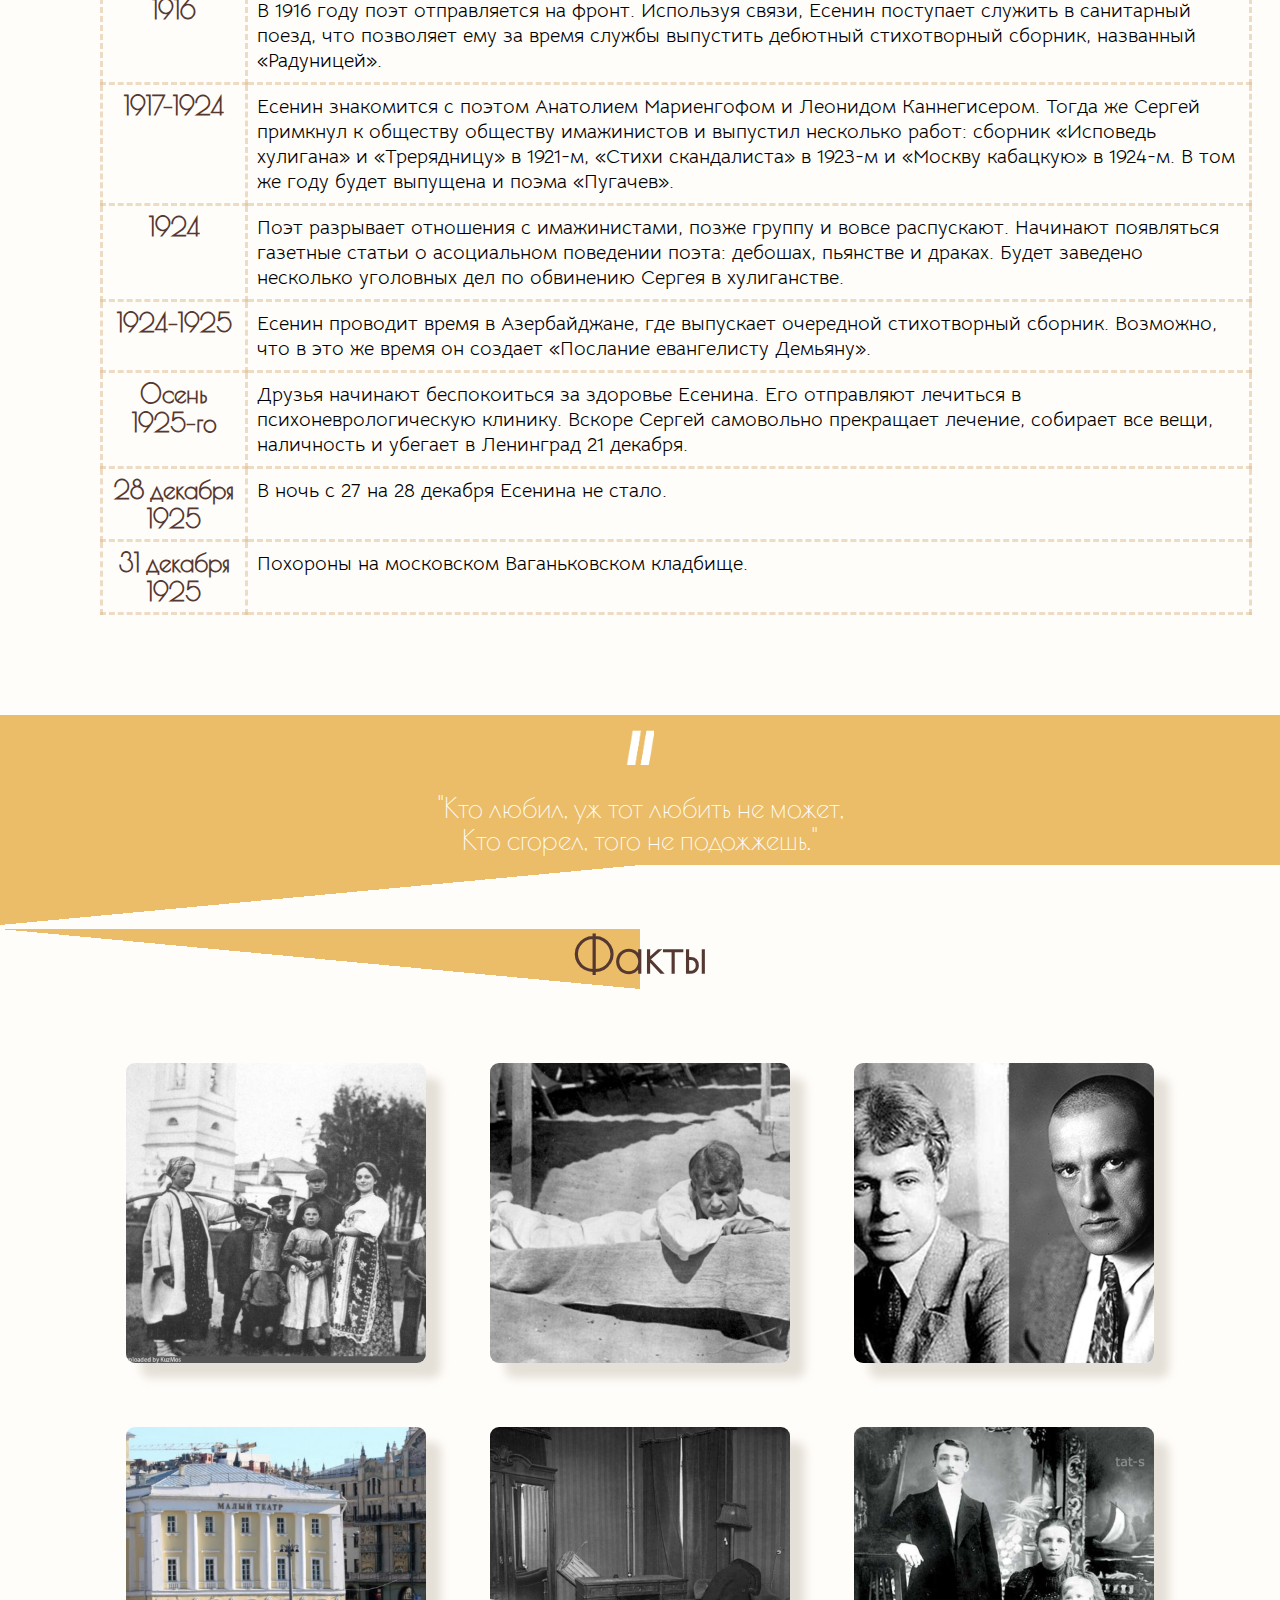
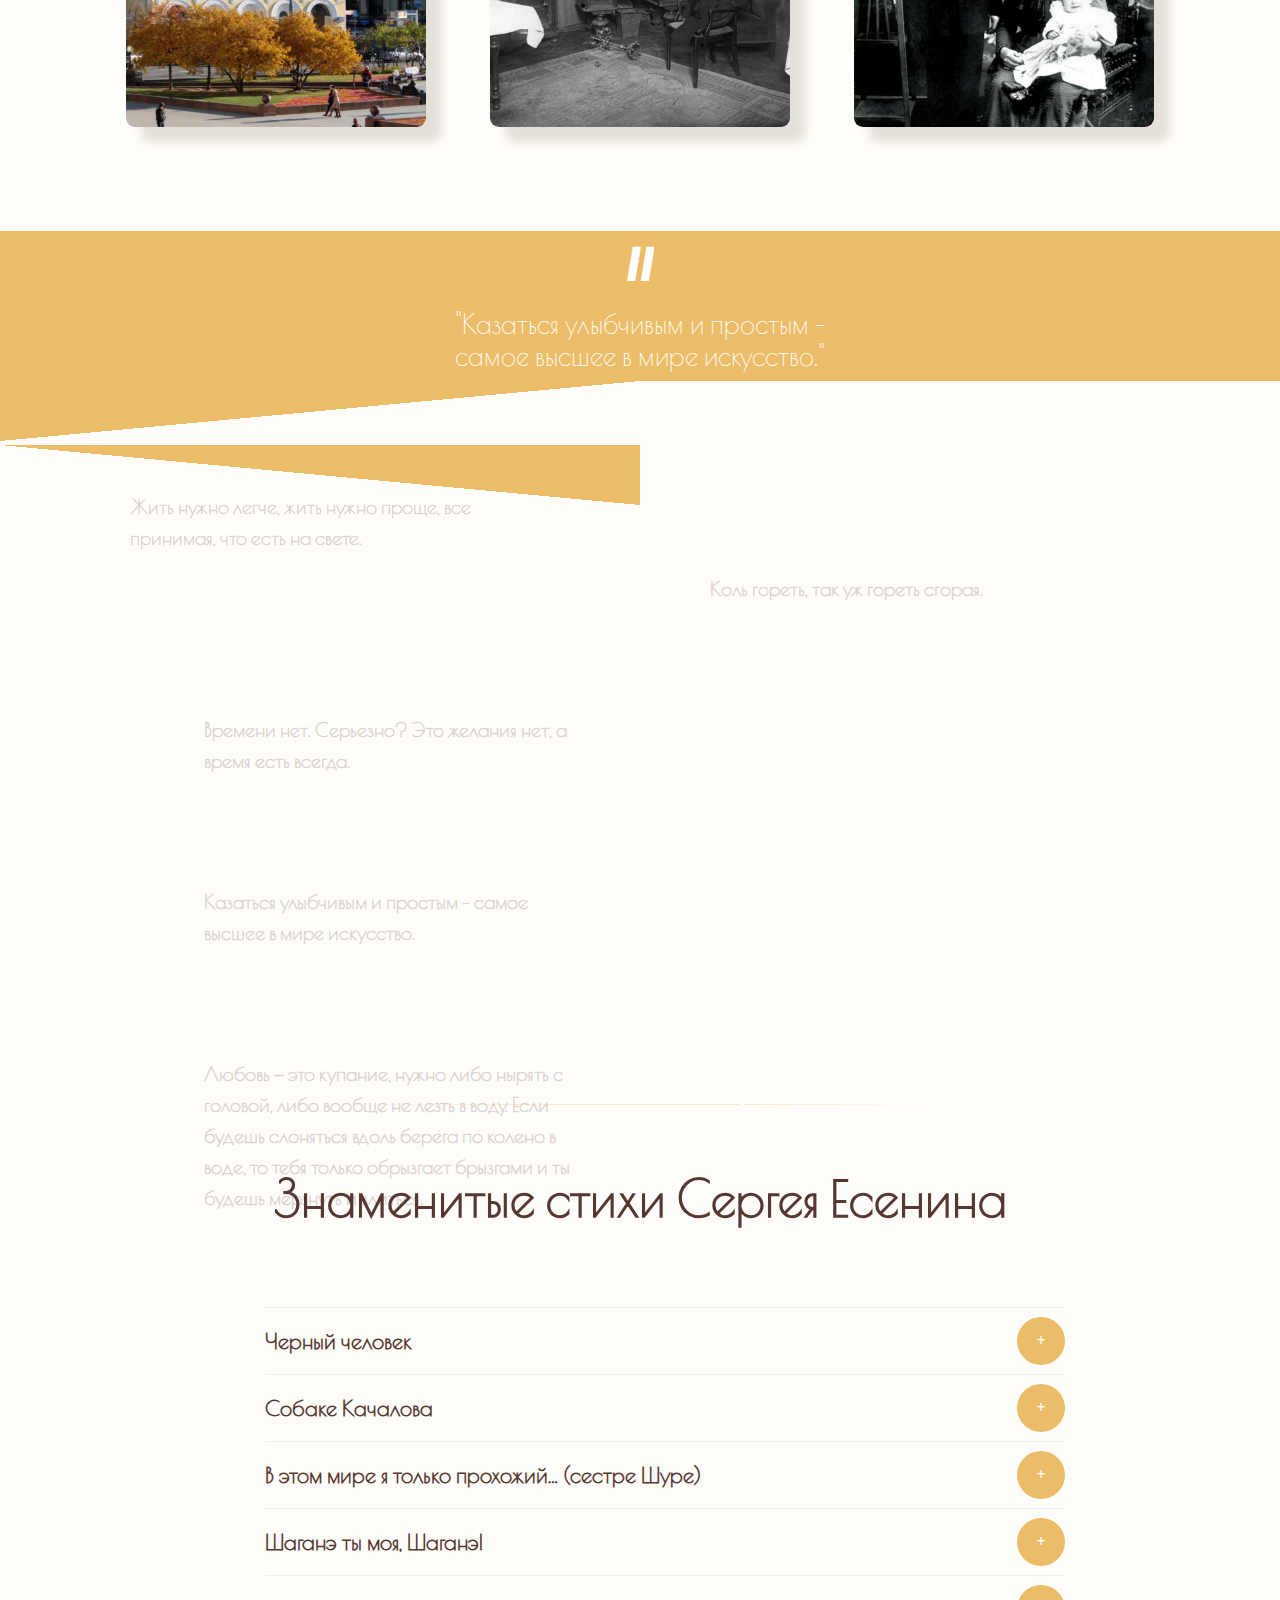
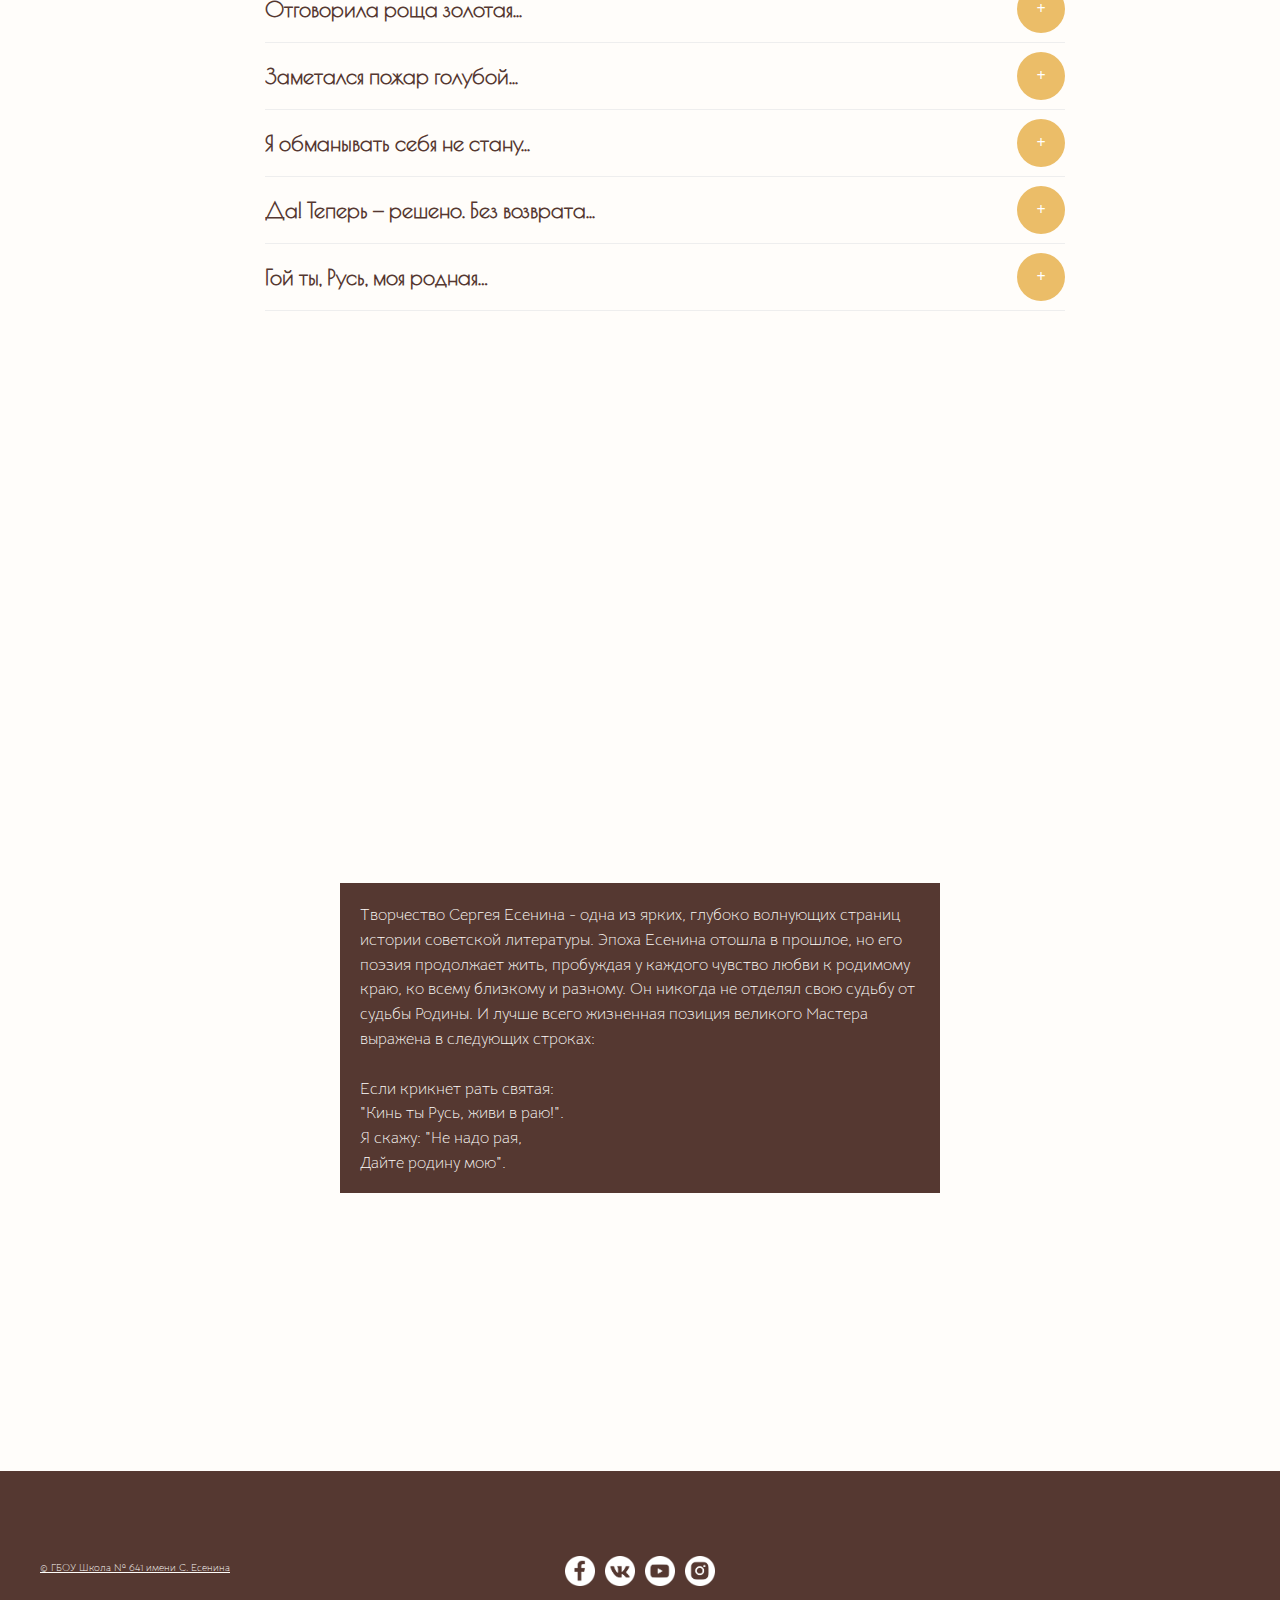
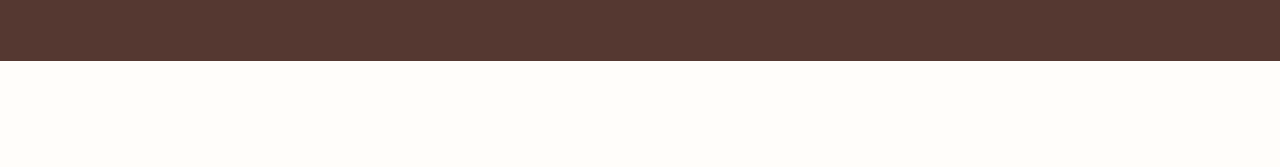
==== commit 3df439af: "format index.html" ====
--- a/index.html
+++ b/index.html
@@ -1,680 +1,808 @@
 <!DOCTYPE html>
 <html>
-    <head>
-        <link href="https://fonts.googleapis.com/css2?family=Bellota+Text:ital,wght@0,300;0,400;0,700;1,300;1,400;1,700&family=Poiret+One&display=swap" rel="stylesheet">
-        <link rel="stylesheet" type="text/css" href="style.css">
-        <title>Есенину - 125</title>
-    </head>
-    <body>
-        <div class = "menu">
-            <nav>
-                <div class = "nav">
-                    <h2><a id = "navigation" href="#firstblock">Главная</a></h2>
+
+<head>
+    <link
+        href="https://fonts.googleapis.com/css2?family=Bellota+Text:ital,wght@0,300;0,400;0,700;1,300;1,400;1,700&family=Poiret+One&display=swap"
+        rel="stylesheet">
+    <link rel="stylesheet" type="text/css" href="style.css">
+    <title>Есенину - 125</title>
+</head>
+
+<body>
+    <div class="menu">
+        <nav>
+            <div class="nav">
+                <h2><a id="navigation" href="#firstblock">Главная</a></h2>
+            </div>
+            <div class="nav">
+                <h2><a id="navigation" href="#biography">Биография</a></h2>
+            </div>
+            <div class="nav">
+                <h2><a id="navigation" href="#facts">Факты</a></h2>
+            </div>
+            <div class="nav">
+                <h2><a id="navigation" href="#creativ">Творчество</a></h2>
+            </div>
+        </nav>
+    </div>
+
+    <div class="firstblock"><a name="firstblock"></a>
+        <h1 class="heading" name="top">Сергею Есенину - 125</h1>
+        <hr>
+        <h2 class="sheading">С. Есенин - самый народный русский поэт</h2>
+        <img id="arrow" ,
+            src="https://static.tildacdn.com/tild3264-3866-4032-a231-343364643838/arrow-downgif8d9aec7.gif">
+    </div>
+
+    <div class="secblock">
+        <h1 class="name">Сергей Александрович Есенин</h1>
+        <br>
+        <h2 class="name-two">великий русский поэт, представитель новокрестьянского поэтического искусства и имажинизма в
+            литературе</h2>
+    </div>
+    <div class="parent-line">
+        <div id="first-line"></div>
+        <div id="center-line"></div>
+        <div id="third-line"></div>
+    </div>
+
+    <div class="thirdblock">
+        <h2 class="name-three">Перед тем как ты узнаешь о самом главном в жизни и творчестве Сергея Есенина, мы хотим
+            предложить тебе пройти следующий тест на проверку знаний поэте (он не займет много времени, так что ты смело
+            можешь начать проходить его).</h2>
+    </div>
+
+    <script>
+        (function (d, s, id) {
+            var js, fjs = d.getElementsByTagName(s)[0];
+            if (d.getElementById(id)) return;
+            js = d.createElement(s); js.id = id;
+            js.src = 'https://madte.st/sdk.js';
+            fjs.parentNode.insertBefore(js, fjs);
+        }
+        )
+            (document, 'script', 'madtest-sdk');
+    </script>
+    <div class="madtest" data-id="175a8b1f-3f1a-46d1-a691-87b9a7151cb8"></div>
+
+    <div class="poem">
+        <img src="vector.png" id="vector"></img>
+        <h1 class="poetry">"Так мало пройдено дорог,<br>Так много сделано ошибок."</h1>
+    </div>
+    <div class="gradients">
+        <div id="fir-gradient"></div>
+        <div id="sec-gradient"></div>
+    </div>
+
+    <div class="biography"><a name="biography"></a>
+        <h1 class="high">Биография</h1>
+        <div class="p-biography">
+            <h1 class="subtitle">Детство и образование</h1>
+            <h2 class="paragraph">Родился в семье крестьянина 1895 года в с. Константиново Рязанской губернии в семье
+                крестьянина. Образование Есенин получил в местном земском училище(1904-1909), затем до 1912 года – в
+                классе церковно-приходской школы. В 1913 году поступил в городской народный университет Шанявского в
+                Москве.</h2>
+            <h1 class="subtitle">Начало литературного пути</h1>
+            <h2 class="paragraph">Впервые стихотворения Сергея Есенина были опубликованы в 1914 году. В Петрограде свои
+                стихи Есенин читает Александру Блоку и другим поэтам. Сближается с группой «новокрестьянских поэтов» и
+                увлекается этим направлением. После публикации первых сборников («Радуница»,1916 г.) поэт получил
+                широкую известность.
+                <br>
+                <br>
+                Сергей Есенин выступил как тонкий лирик, мастер глубоко психологического пейзажа, певец крестьянской
+                Руси, знаток народного языка и народной души.
+                <br>
+                <br>
+                С 1914 года Сергей Александрович печатается в детских изданиях (стихотворения «Сиротка»,1914г.,
+                «Побирушка»,1915г., повесть «Яр»,1916 г., «Сказка о пастушонке Пете…»,1925 г.).
+                <br>
+                <br>
+                К Есенину приходит настоящая популярность: его приглашают на поэтические вечера и в литературные салоны.
+                Максим Горький писал: «Город встретил его с тем восхищением, как обжора встречает землянику в январе.».
+                <br>
+                <br>
+                В 1918-1920 годах Есенин увлекается имажинизмом и выпускает сборники стихов: «Исповедь хулигана»(1921),
+                «Трерядница»(1921), «Стихи скандалиста»(1923), «Москва кабацкая»(1924).
+            </h2>
+            <h1 class="subtitle">Личная жизнь</h1>
+            <h2 class="paragraph">После знакомства с танцовщицей Айседорой Дункан в 1921 году, Есенин вскоре женится на
+                ней. До этого жил с А.Р.Изрядновой (имел с ней сына Юрия), З.Н.Райх (сын Константин, дочь Татьяна),
+                Н.Вольпиной (сын Александр). После свадьбы с Дункан путешествовал по Европе, США. Их брак оказался
+                краток – в 1923 году пара распалась, и Есенин вернулся в Москву.</h2>
+            <h1 class="subtitle">Последние годы жизни</h1>
+            <h2 class="paragraph">В творчестве Есенина появляется острая критика (1925, «Страна негодяев»). В этом же
+                году в жизни Есенина выходит издание «Русь Советская».
+                Осенью 1925 года поэт женится на внучке Л. Толстого – Софье Андреевне. Внутренняя обеспокоенность и
+                давление властей послужило причиной того, что новая жена поместила Сергея в психоневрологическую
+                больницу.
+                Затем Сергей Есенин сбежал в Ленинград. А 28 декабря 1925 года наступила смерть Есенина, его тело нашли
+                повешенным в гостинице «Англетер».</h2>
+        </div>
+    </div>
+
+    <div class="parent-line">
+        <div id="first-line"></div>
+        <div id="center-line"></div>
+        <div id="third-line"></div>
+    </div>
+
+    <h1 class="high" id="chronology">Хронология жизни поэта</h1>
+    <table>
+        <tbody>
+            <tr>
+                <td>
+                    <h1 class="subtitle">1914</h1>
+                </td>
+                <td>
+                    <h2 class="paragraph">В журнале для детей «Мирок» публикуется первое стихотворение поэта - «Береза».
+                        Для этой публикации автор берет псевдоним «Аристон».</h2>
+                </td>
+            </tr>
+
+            <tr>
+                <td>
+                    <h1 class="subtitle">1915</h1>
+                </td>
+                <td>
+                    <h2 class="paragraph">Сергей меняет место жительства на Петроград, где впервые встречается с
+                        литературным деятелем Щеколдиным, поэтами Блоком и Городецким.</h2>
+                </td>
+            </tr>
+
+            <tr>
+                <td>
+                    <h1 class="subtitle">1916</h1>
+                </td>
+                <td>
+                    <h2 class="paragraph">В 1916 году поэт отправляется на фронт. Используя связи, Есенин поступает
+                        служить в санитарный поезд, что позволяет ему за время службы выпустить дебютный стихотворный
+                        сборник, названный «Радуницей».</h2>
+                </td>
+            </tr>
+
+            <tr>
+                <td>
+                    <h1 class="subtitle">1917-1924</h1>
+                </td>
+                <td>
+                    <h2 class="paragraph">Есенин знакомится с поэтом Анатолием Мариенгофом и Леонидом Каннегисером.
+                        Тогда же Сергей примкнул к обществу обществу имажинистов и выпустил несколько работ: сборник
+                        «Исповедь хулигана» и «Трерядницу» в 1921-м, «Стихи скандалиста» в 1923-м и «Москву кабацкую» в
+                        1924-м. В том же году будет выпущена и поэма «Пугачев».</h2>
+                </td>
+            </tr>
+
+            <tr>
+                <td>
+                    <h1 class="subtitle">1924</h1>
+                </td>
+                <td>
+                    <h2 class="paragraph">Поэт разрывает отношения с имажинистами, позже группу и вовсе распускают.
+                        Начинают появляться газетные статьи о асоциальном поведении поэта: дебошах, пьянстве и драках.
+                        Будет заведено несколько уголовных дел по обвинению Сергея в хулиганстве.</h2>
+                </td>
+            </tr>
+
+            <tr>
+                <td>
+                    <h1 class="subtitle">1924-1925</h1>
+                </td>
+                <td>
+                    <h2 class="paragraph">Есенин проводит время в Азербайджане, где выпускает очередной стихотворный
+                        сборник. Возможно, что в это же время он создает «Послание евангелисту Демьяну».</h2>
+                </td>
+            </tr>
+
+            <tr>
+                <td>
+                    <h1 class="subtitle">Осень 1925-го</h1>
+                </td>
+                <td>
+                    <h2 class="paragraph">Друзья начинают беспокоиться за здоровье Есенина. Его отправляют лечиться в
+                        психоневрологическую клинику. Вскоре Сергей самовольно прекращает лечение, собирает все вещи,
+                        наличность и убегает в Ленинград 21 декабря.</h2>
+                </td>
+            </tr>
+
+            <tr>
+                <td>
+                    <h1 class="subtitle">28 декабря 1925</h1>
+                </td>
+                <td>
+                    <h2 class="paragraph">В ночь с 27 на 28 декабря Есенина не стало.</h2>
+                </td>
+            </tr>
+
+            <tr>
+                <td>
+                    <h1 class="subtitle">31 декабря 1925</h1>
+                </td>
+                <td>
+                    <h2 class="paragraph">Похороны на московском Ваганьковском кладбище.</h2>
+                </td>
+            </tr>
+        </tbody>
+    </table>
+    <div class="poem">
+        <img src="vector.png" id="vector"></img>
+        <h1 class="poetry">"Кто любил, уж тот любить не может,<br>Кто сгорел, того не подожжешь."</h1>
+    </div>
+    <div class="gradients">
+        <div id="fir-gradient"></div>
+        <div id="sec-gradient"></div>
+    </div>
+    <div class="facts"><a name="facts"></a>
+        <h1 class="high">Факты</h1>
+        <div class="gallery">
+            <a href="#spoiler_1"><img class="photo_facts" src="facts1.png" id="photo_1"></a>
+            <div class="spoiler" name="spoiler_1">
+                <h1>aergjheou</h1>
+            </div>
+            <div>
+                <img class="photo_facts" src="facts2.png" id="photo_2">
+
+            </div>
+            <div>
+
+                <img class="photo_facts" src="facts3.png" id="photo_3">
+            </div>
+            <div>
+
+                <img class="photo_facts" src="facts4.png" id="photo_4">
+            </div>
+            <div>
+
+                <img class="photo_facts" src="facts5.png" id="photo_5">
+            </div>
+            <div>
+
+                <img class="photo_facts" src="facts6.png" id="photo_6">
+            </div>
+        </div>
+    </div>
+    <div class="poem">
+        <img src="vector.png" id="vector"></img>
+        <h1 class="poetry">"Казаться улыбчивым и простым - <br>самое высшее в мире искусство."</h1>
+    </div>
+    <div class="gradients">
+        <div id="fir-gradient"></div>
+        <div id="sec-gradient"></div>
+    </div>
+    <div class="citation">
+        <div class="lines" id="first">
+            <h1>Жить нужно легче, жить нужно проще, все принимая, что есть на свете.</h1>
+        </div>
+        <div class="lines" id="second">
+            <h1>Коль гореть, так уж гореть сгорая.</h1>
+        </div>
+        <div class="lines" id="third">
+            <h1>Времени нет. Серьезно? Это желания нет, а время есть всегда.</h1>
+        </div>
+        <div class="lines" id="fourth">
+            <h1>Казаться улыбчивым и простым - самое высшее в мире искусство.</h1>
+        </div>
+        <div class="lines" id="fifth">
+            <h1>Любовь — это купание, нужно либо нырять с головой, либо вообще не лезть в воду. Если будешь слоняться
+                вдоль берега по колено в воде, то тебя только обрызгает брызгами и ты будешь мёрзнуть и злиться.</h1>
+        </div>
+    </div>
+    <div class="parent-line">
+        <div id="first-line"></div>
+        <div id="center-line"></div>
+        <div id="third-line"></div>
+    </div>
+    <div class="creativ"><a name="creativ"></a>
+        <h1 class="high" id="popular-poems">Знаменитые стихи Сергея Есенина</h1>
+        <div class="all-poetry">
+            <div class="tab">
+                <input id="tab-one" type="checkbox" name="tabs">
+                <label for="tab-one">
+                    <h1 class="poetry-name">Черный человек</h1>
+                </label>
+                <div class="tab-content">
+                    <h2>Друг мой, друг мой,<br>
+                        Я очень и очень болен.<br>
+                        Сам не знаю, откуда взялась эта боль.<br>
+                        То ли ветер свистит<br>
+                        Над пустым и безлюдным полем,<br>
+                        То ль, как рощу в сентябрь,<br>
+                        Осыпает мозги алкоголь.<br>
+                        Голова моя машет ушами,<br>
+                        Как крыльями птица.<br>
+                        Ей на шее ноги<br>
+                        Маячить больше невмочь.<br>
+                        Черный человек,<br>
+                        Черный, черный,<br>
+                        Черный человек<br>
+                        На кровать ко мне садится,<br>
+                        Черный человек<br>
+                        Спать не дает мне всю ночь.<br>
+                        Черный человек<br>
+                        Водит пальцем по мерзкой книге<br>
+                        И, гнусавя надо мной,<br>
+                        Как над усопшим монах,<br>
+                        Читает мне жизнь<br>
+                        Какого-то прохвоста и забулдыги,<br>
+                        Нагоняя на душу тоску и страх.<br>
+                        Черный человек,<br>
+                        Черный, черный!<br>
+                        «Слушай, слушай, —<br>
+                        Бормочет он мне, —<br>
+                        В книге много прекраснейших<br>
+                        Мыслей и планов.<br>
+                        Этот человек<br>
+                        Проживал в стране<br>
+                        Самых отвратительных<br>
+                        Громил и шарлатанов.<br>
+                        В декабре в той стране<br>
+                        Снег до дьявола чист,<br>
+                        И метели заводят<br>
+                        Веселые прялки.<br>
+                        Был человек тот авантюрист,<br>
+                        Но самой высокой<br>
+                        И лучшей марки.<br>
+                        Был он изящен,<br>
+                        К тому ж поэт,<br>
+                        Хоть с небольшой,<br>
+                        Но ухватистой силою,<br>
+                        И какую-то женщину,<br>
+                        Сорока с лишним лет,<br>
+                        Называл скверной девочкой<br>
+                        И своею милою.<br>
+                        Счастье, — говорил он, —<br>
+                        Есть ловкость ума и рук.<br>
+                        Все неловкие души<br>
+                        За несчастных всегда известны.<br>
+                        Это ничего,<br>
+                        Что много мук<br>
+                        Приносят изломанные<br>
+                        И лживые жесты.<br>
+                        В грозы, в бури,<br>
+                        В житейскую стынь,<br>
+                        При тяжелых утратах<br>
+                        И когда тебе грустно,<br>
+                        Казаться улыбчивым и простым —<br>
+                        Самое высшее в мире искусство».<br>
+                        «Черный человек!<br>
+                        Ты не смеешь этого!<br>
+                        Ты ведь не на службе<br>
+                        Живешь водолазовой.<br>
+                        Что мне до жизни<br>
+                        Скандального поэта.<br>
+                        Пожалуйста, другим<br>
+                        Читай и рассказывай».<br>
+                        Черный человек<br>
+                        Глядит на меня в упор.<br>
+                        И глаза покрываются<br>
+                        Голубой блевотой, —<br>
+                        Словно хочет сказать мне,<br>
+                        Что я жулик и вор,<br>
+                        Так бесстыдно и нагло<br>
+                        Обокравший кого-то.<br>
+                        ........................................................................<br>
+                        Друг мой, друг мой,<br>
+                        Я очень и очень болен.<br>
+                        Сам не знаю, откуда взялась эта боль.<br>
+                        То ли ветер свистит<br>
+                        Над пустым и безлюдным полем,<br>
+                        То ль, как рощу в сентябрь,<br>
+                        Осыпает мозги алкоголь.<br>
+                        Ночь морозная.<br>
+                        Тих покой перекрестка.<br>
+                        Я один у окошка,<br>
+                        Ни гостя, ни друга не жду.<br>
+                        Вся равнина покрыта<br>
+                        Сыпучей и мягкой известкой,<br>
+                        И деревья, как всадники,<br>
+                        Съехались в нашем саду.<br>
+                        Где-то плачет<br>
+                        Ночная зловещая птица.<br>
+                        Деревянные всадники<br>
+                        Сеют копытливый стук.<br>
+                        Вот опять этот черный<br>
+                        На кресло мое садится,<br>
+                        Приподняв свой цилиндр<br>
+                        И откинув небрежно сюртук.<br>
+                        «Слушай, слушай! —<br>
+                        Хрипит он, смотря мне в лицо,<br>
+                        Сам все ближе<br>
+                        И ближе клонится. —<br>
+                        Я не видел, чтоб кто-нибудь<br>
+                        Из подлецов<br>
+                        Так ненужно и глупо<br>
+                        Страдал бессонницей.<br>
+                        Ах, положим, ошибся!<br>
+                        Ведь нынче луна.<br>
+                        Что же нужно еще<br>
+                        Напоенному дремой мирику?<br>
+                        Может, с толстыми ляжками<br>
+                        Тайно придет „она",<br>
+                        И ты будешь читать<br>
+                        Свою дохлую томную лирику?<br>
+                        Ах, люблю я поэтов!<br>
+                        Забавный народ.<br>
+                        В них всегда нахожу я<br>
+                        Историю, сердцу знакомую, —<br>
+                        Как прыщавой курсистке<br>
+                        Длинноволосый урод<br>
+                        Говорит о мирах,<br>
+                        Половой истекая истомою.<br>
+                        Не знаю, не помню,<br>
+                        В одном селе,<br>
+                        Может, в Калуге,<br>
+                        А может, в Рязани,<br>
+                        Жил мальчик<br>
+                        В простой крестьянской семье,<br>
+                        Желтоволосый,<br>
+                        С голубыми глазами...<br>
+                        И вот стал он взрослым,<br>
+                        К тому ж поэт,<br>
+                        Хоть с небольшой,<br>
+                        Но ухватистой силою,<br>
+                        И какую-то женщину,<br>
+                        Сорока с лишним лет,<br>
+                        Называл скверной девочкой<br>
+                        И своею милою».<br>
+                        «Черный человек!<br>
+                        Ты прескверный гость.<br>
+                        Эта слава давно<br>
+                        Про тебя разносится».<br>
+                        Я взбешен, разъярен,<br>
+                        И летит моя трость<br>
+                        Прямо к морде его,<br>
+                        В переносицу...<br>
+                        ...........................................................................<br>
+                        Месяц умер,<br>
+                        Синеет в окошко рассвет.<br>
+                        Ах ты, ночь!<br>
+                        Что ты, ночь, наковеркала?<br>
+                        Я в цилиндре стою.<br>
+                        Никого со мной нет.<br>
+                        Я один...<br>
+                        И разбитое зеркало...</h2>
                 </div>
-                <div class = "nav">
-                    <h2><a id = "navigation" href="#biography">Биография</a></h2>
+            </div>
+
+            <div class="tab">
+                <input id="tab-two" type="checkbox" name="tabs">
+                <label for="tab-two">
+                    <h1 class="poetry-name">Собаке Качалова</h1>
+                </label>
+                <div class="tab-content">
+                    <h2>Дай, Джим, на счастье лапу мне,<br>
+                        Такую лапу не видал я сроду.<br>
+                        Давай с тобой полаем при луне<br>
+                        На тихую, бесшумную погоду.<br>
+                        <br>
+                        Дай, Джим, на счастье лапу мне.<br>
+                        Пожалуйста, голубчик, не лижись.<br>
+                        Пойми со мной хоть самое простое.<br>
+                        Ведь ты не знаешь, что такое жизнь,<br>
+                        Не знаешь ты, что жить на свете стоит.<br>
+                        Хозяин твой и мил и знаменит,<br>
+                        И у него гостей бывает в доме много,<br>
+                        И каждый, улыбаясь, норовит<br>
+                        Тебя по шерсти бархатной потрогать.<br>
+                        Ты по-собачьи дьявольски красив,<br>
+                        С такою милою доверчивой приятцей.<br>
+                        И, никого ни капли не спросив,<br>
+                        Как пьяный друг, ты лезешь целоваться.<br>
+                        <br>
+                        Мой милый Джим, среди твоих гостей<br>
+                        Так много всяких и невсяких было.<br>
+                        Но та, что всех безмолвней и грустней,<br>
+                        Сюда случайно вдруг не заходила?<br>
+                        Она придет, даю тебе поруку.<br>
+                        И без меня, в ее уставясь взгляд,<br>
+                        Ты за меня лизни ей нежно руку<br>
+                        За все, в чем был и не был виноват.
+                    </h2>
                 </div>
-                <div class = "nav">
-                    <h2><a id = "navigation" href="#facts">Факты</a></h2>
+            </div>
+
+            <div class="tab">
+                <input id="tab-three" type="checkbox" name="tabs">
+                <label for="tab-three">
+                    <h1 class="poetry-name">В этом мире я только прохожий… (сестре Шуре)</h1>
+                </label>
+                <div class="tab-content">
+                    <h2>В этом мире я только прохожий,<br>
+                        Ты махни мне веселой рукой.<br>
+                        У осеннего месяца тоже<br>
+                        Свет ласкающий, тихий такой.<br>
+                        <br>
+                        В первый раз я от месяца греюсь,<br>
+                        В первый раз от прохлады согрет,<br>
+                        И опять и живу и надеюсь<br>
+                        На любовь, которой уж нет.<br>
+                        <br>
+                        Это сделала наша равнинность,<br>
+                        Посоленная белью песка,<br>
+                        И измятая чья-то невинность,<br>
+                        И кому-то родная тоска.<br>
+                        <br>
+                        Потому и навеки не скрою,<br>
+                        Что любить не отдельно, не врозь,<br>
+                        Нам одною любовью с тобою<br>
+                        Эту родину привелось.
+                    </h2>
                 </div>
-                <div class = "nav">
-                    <h2><a id = "navigation" href="#creativ">Творчество</a></h2>
+            </div>
+
+            <div class="tab">
+                <input id="tab-four" type="checkbox" name="tabs">
+                <label for="tab-four">
+                    <h1 class="poetry-name">Шаганэ ты моя, Шаганэ!</h1>
+                </label>
+                <div class="tab-content">
+                    <h2>Шаганэ ты моя, Шаганэ!<br>
+                        Потому, что я с севера, что ли,<br>
+                        Я готов рассказать тебе поле,<br>
+                        Про волнистую рожь при луне.<br>
+                        <br>
+                        Шаганэ ты моя, Шаганэ.<br>
+                        Потому, что я с севера, что ли,<br>
+                        Что луна там огромней в сто раз,<br>
+                        Как бы ни был красив Шираз,<br>
+                        <br>
+                        Он не лучше рязанских раздолий.<br>
+                        Потому, что я с севера, что ли.<br>
+                        Я готов рассказать тебе поле,<br>
+                        Эти волосы взял я у ржи,<br>
+                        <br>
+                        Если хочешь, на палец вяжи —<br>
+                        Я нисколько не чувствую боли.<br>
+                        Я готов рассказать тебе поле.<br>
+                        Про волнистую рожь при луне<br>
+                        По кудрям ты моим догадайся.<br>
+                        Дорогая, шути, улыбайся,<br>
+                        Не буди только память во мне<br>
+                        Про волнистую рожь при луне.<br>
+                        <br>
+                        Шаганэ ты моя, Шаганэ!<br>
+                        Там, на севере, девушка тоже,<br>
+                        На тебя она страшно похожа,<br>
+                        Может, думает обо мне…<br>
+                        Шаганэ ты моя, Шаганэ.
+                    </h2>
                 </div>
-            </nav>
+            </div>
+
+            <div class="tab">
+                <input id="tab-five" type="checkbox" name="tabs">
+                <label for="tab-five">
+                    <h1 class="poetry-name">Отговорила роща золотая...</h1>
+                </label>
+                <div class="tab-content">
+                    <h2>Отговорила роща золотая<br>
+                        Березовым, веселым языком,<br>
+                        И журавли, печально пролетая,<br>
+                        Уж не жалеют больше ни о ком.<br>
+                        <br>
+                        Кого жалеть? Ведь каждый в мире странник —<br>
+                        Пройдет, зайдет и вновь оставит дом.<br>
+                        О всех ушедших грезит коноплянник<br>
+                        С широким месяцем над голубым прудом.<br>
+                        <br>
+                        Стою один среди равнины голой,<br>
+                        А журавлей относит ветер в даль,<br>
+                        Я полон дум о юности веселой,<br>
+                        Но ничего в прошедшем мне не жаль.<br>
+                        <br>
+                        Не жаль мне лет, растраченных напрасно,<br>
+                        Не жаль души сиреневую цветь.<br>
+                        В саду горит костер рябины красной,<br>
+                        Но никого не может он согреть.<br>
+                        <br>
+                        Не обгорят рябиновые кисти,<br>
+                        От желтизны не пропадет трава.<br>
+                        Как дерево роняет тихо листья,<br>
+                        Так я роняю грустные слова.<br>
+                        <br>
+                        И если время, ветром разметая,<br>
+                        Сгребет их все в один ненужный ком…<br>
+                        Скажите так… что роща золотая<br>
+                        Отговорила милым языком.
+                    </h2>
+                </div>
+            </div>
+
+            <div class="tab">
+                <input id="tab-six" type="checkbox" name="tabs">
+                <label for="tab-six">
+                    <h1 class="poetry-name">Заметался пожар голубой...</h1>
+                </label>
+                <div class="tab-content">
+                    <h2>Заметался пожар голубой,<br>
+                        Позабылись родимые дали.<br>
+                        В первый раз я запел про любовь,<br>
+                        В первый раз отрекаюсь скандалить.<br>
+                        <br>
+                        Был я весь как запущенный сад,<br>
+                        Был на женщин и зелие падкий.<br>
+                        Разонравилось пить и плясать<br>
+                        И терять свою жизнь без оглядки.<br>
+                        <br>
+                        Мне бы только смотреть на тебя,<br>
+                        Видеть глаз златокарий омут,<br>
+                        И чтоб, прошлое не любя,<br>
+                        Ты уйти не смогла к другому.<br>
+                        <br>
+                        Поступь нежная, легкий стан,<br>
+                        Если б знала ты сердцем упорным,<br>
+                        Как умеет любить хулиган,<br>
+                        Как умеет он быть покорным.<br>
+                        <br>
+                        Я б навеки забыл кабаки<br>
+                        И стихи бы писать забросил,<br>
+                        Только б тонко касаться руки<br>
+                        И волос твоих цветом в осень.<br>
+                        <br>
+                        Я б навеки пошел за тобой<br>
+                        Хоть в свои, хоть в чужие дали…<br>
+                        В первый раз я запел про любовь,<br>
+                        В первый раз отрекаюсь скандалить.
+                    </h2>
+                </div>
+            </div>
+
+            <div class="tab">
+                <input id="tab-seven" type="checkbox" name="tabs">
+                <label for="tab-seven">
+                    <h1 class="poetry-name">Я обманывать себя не стану...</h1>
+                </label>
+                <div class="tab-content">
+                    <h2>Я обманывать себя не стану,<br>
+                        Залегла забота в сердце мглистом.<br>
+                        Отчего прослыл я шарлатаном?<br>
+                        Отчего прослыл я скандалистом?<br>
+                        <br>
+                        Не злодей я и не грабил лесом,<br>
+                        Не расстреливал несчастных по темницам.<br>
+                        Я всего лишь уличный повеса,<br>
+                        Улыбающийся встречным лицам.<br>
+                        <br>
+                        Я московский озорной гуляка.<br>
+                        По всему тверскому околотку<br>
+                        В переулках каждая собака<br>
+                        Знает мою легкую походку.<br>
+                        <br>
+                        Каждая задрипанная лошадь<br>
+                        Головой кивает мне навстречу.<br>
+                        Для зверей приятель я хороший,<br>
+                        Каждый стих мой душу зверя лечит.<br>
+                        <br>
+                        Я хожу в цилиндре не для женщин -<br>
+                        В глупой страсти сердце жить не в силе, -<br>
+                        В нем удобней, грусть свою уменьшив,<br>
+                        Золото овса давать кобыле.<br>
+                        <br>
+                        Средь людей я дружбы не имею,<br>
+                        Я иному покорился царству.<br>
+                        Каждому здесь кобелю на шею<br>
+                        Я готов отдать мой лучший галстук.<br>
+                        <br>
+                        И теперь уж я болеть не стану.<br>
+                        Прояснилась омуть в сердце мглистом.<br>
+                        Оттого прослыл я шарлатаном,<br>
+                        Оттого прослыл я скандалистом.
+                    </h2>
+                </div>
+            </div>
+
+            <div class="tab">
+                <input id="tab-eight" type="checkbox" name="tabs">
+                <label for="tab-eight">
+                    <h1 class="poetry-name">Да! Теперь — решено. Без возврата...</h1>
+                </label>
+                <div class="tab-content">
+                    <h2>Да! Теперь — решено. Без возврата<br>
+                        Я покинул родные поля.<br>
+                        Уж не будут листвою крылатой<br>
+                        Надо мною звенеть тополя.<br>
+                        <br>
+                        Низкий дом без меня ссутулится,<br>
+                        Старый пёс мой давно издох.<br>
+                        На московских изогнутых улицах<br>
+                        Умереть, знать, судил мне Бог.<br>
+                        <br>
+                        Я люблю этот город вязевый,<br>
+                        Пусть обрюзг он и пусть одрях.<br>
+                        Золотая дремотная Азия<br>
+                        Опочила на куполах.<br>
+                        <br>
+                        А когда ночью светит месяц,<br>
+                        Когда светит… чёрт знает как!<br>
+                        Я иду, головою свесясь,<br>
+                        Переулком в знакомый кабак.<br>
+                        <br>
+                        Шум и гам в этом логове жутком,<br>
+                        Но всю ночь напролёт, до зари,<br>
+                        Я читаю стихи проституткам<br>
+                        И с бандитами жарю спирт.<br>
+                        <br>
+                        Сердце бьётся всё чаще и чаще,<br>
+                        И уж я говорю невпопад:<br>
+                        — Я такой же, как вы, пропащий,<br>
+                        Мне теперь не уйти назад.<br>
+                        <br>
+                        Низкий дом без меня ссутулится,<br>
+                        Старый пёс мой давно издох.<br>
+                        На московских изогнутых улицах<br>
+                        Умереть, знать, судил мне Бог.
+                    </h2>
+                </div>
+            </div>
+
+            <div class="tab" id="last-poetry">
+                <input id="tab-nine" type="checkbox" name="tabs">
+                <label for="tab-nine">
+                    <h1 class="poetry-name">Гой ты, Русь, моя родная…</h1>
+                </label>
+                <div class="tab-content">
+                    <h2>Гой ты, Русь, моя родная,<br>
+                        Хаты — в ризах образа...<br>
+                        Не видать конца и края —<br>
+                        Только синь сосет глаза.<br>
+                        <br>
+                        Как захожий богомолец,<br>
+                        Я смотрю твои поля.<br>
+                        А у низеньких околиц<br>
+                        Звонно чахнут тополя.<br>
+                        <br>
+                        Пахнет яблоком и медом<br>
+                        По церквам твой кроткий Спас.<br>
+                        И гудит за корогодом<br>
+                        На лугах веселый пляс.<br>
+                        <br>
+                        Побегу по мятой стежке<br>
+                        На приволь зеленых лех,<br>
+                        Мне навстречу, как сережки,<br>
+                        Прозвенит девичий смех.<br>
+                        <br>
+                        Если крикнет рать святая:<br>
+                        «Кинь ты Русь, живи в раю!»<br>
+                        Я скажу: «Не надо рая,<br>
+                        Дайте родину мою».
+                    </h2>
+                </div>
+            </div>
         </div>
-
-        <div class = "firstblock"><a name = "firstblock"></a>
-            <h1 class="heading" name = "top">Сергею Есенину - 125</h1>
-            <hr>
-            <h2 class = "sheading">С. Есенин - самый народный русский поэт</h2>
-            <img id = "arrow", src = "https://static.tildacdn.com/tild3264-3866-4032-a231-343364643838/arrow-downgif8d9aec7.gif">
+    </div>
+    <div class="church">
+        <h2 class="creativity">Творчество Сергея Есенина - одна из ярких, глубоко волнующих страниц истории советской
+            литературы. Эпоха Есенина отошла в прошлое, но его поэзия продолжает жить, пробуждая у каждого чувство любви
+            к родимому краю, ко всему близкому и разному. Он никогда не отделял свою судьбу от судьбы Родины. И лучше
+            всего жизненная позиция великого Мастера выражена в следующих строках:
+            <br><br>
+            Если крикнет рать святая:<br>
+            "Кинь ты Русь, живи в раю!".<br>
+            Я скажу: "Не надо рая,<br>
+            Дайте родину мою".
+        </h2>
+    </div>
+    <div class="bottom">
+        <a href="https://sch641uv.mskobr.ru/#/">
+            <h2 id="school">© ГБОУ Школа № 641 имени С. Есенина</h2>
+        </a>
+        <div id="sites">
+            <div>
+                <a href="https://www.facebook.com/641eseninschool/" id="facebook"><img src="facebook.png" id="facebook"></a>
+            </div>
+            <div>
+                <a href="https://vk.com/s_641" id="vk"><img src="vk.png" id="vk"></a>
+            </div>
+            <div>
+                <a href="https://www.youtube.com/channel/UC5xW6pJvmOTOrcLFV_2abOg/featured" id="youtube"><img src="youtube.png" id="youtube"></a>
+            </div>
+            <div>
+                <a href="https://www.instagram.com/eseninschool/" id="instagram"><img src="instargam.png" id="instagram"></a>
+            </div>
+            </div>
         </div>
-
-        <div class = "secblock">
-            <h1 class = "name">Сергей Александрович Есенин</h1>
-            <br>
-            <h2 class = "name-two">великий русский поэт, представитель новокрестьянского поэтического искусства и имажинизма в литературе</h2>
-        </div>
-        <div class = "parent-line">
-            <div id = "first-line"></div><div id = "center-line"></div><div id = "third-line"></div>
-        </div>
-
-        <div class = "thirdblock">
-            <h2 class = "name-three">Перед тем как ты узнаешь о самом главном в жизни и творчестве Сергея Есенина, мы хотим предложить тебе пройти следующий тест на проверку знаний поэте (он не займет много времени, так что ты смело можешь начать проходить его).</h2>
-        </div>
-
-        <script>
-            (function(d, s, id) {
-                var js, fjs = d.getElementsByTagName(s)[0];
-                if (d.getElementById(id)) return;
-                js = d.createElement(s);js.id = id;
-                js.src = 'https://madte.st/sdk.js';
-                fjs.parentNode.insertBefore(js, fjs);
-                }
-            )
-            (document, 'script', 'madtest-sdk');
-        </script>
-        <div class="madtest" data-id="175a8b1f-3f1a-46d1-a691-87b9a7151cb8"></div>
-
-        <div class = "poem">
-            <img src = "vector.png" id = "vector"></img>
-            <h1 class = "poetry">"Так мало пройдено дорог,<br>Так много сделано ошибок."</h1>
-        </div>
-        <div class = "gradients">
-            <div id = "fir-gradient"></div><div id = "sec-gradient"></div>
-        </div>
-
-        <div class = "biography"><a name = "biography"></a>
-            <h1 class = "high">Биография</h1>
-            <div class = "p-biography">
-                <h1 class = "subtitle">Детство и образование</h1>
-                <h2 class = "paragraph">Родился в семье крестьянина 1895 года в с. Константиново Рязанской губернии в семье крестьянина. Образование Есенин получил в местном земском училище(1904-1909), затем до 1912 года – в классе церковно-приходской школы. В 1913 году поступил в городской народный университет Шанявского в Москве.</h2>
-                <h1 class = "subtitle">Начало литературного пути</h1>
-                <h2 class = "paragraph">Впервые стихотворения Сергея Есенина были опубликованы в 1914 году. В Петрограде свои стихи Есенин читает Александру Блоку и другим поэтам. Сближается с группой «новокрестьянских поэтов» и увлекается этим направлением. После публикации первых сборников («Радуница»,1916 г.) поэт получил широкую известность.
-                    <br>
-                    <br>
-                    Сергей Есенин выступил как тонкий лирик, мастер глубоко психологического пейзажа, певец крестьянской Руси, знаток народного языка и народной души.
-                    <br>
-                    <br>
-                    С 1914 года Сергей Александрович печатается в детских изданиях (стихотворения «Сиротка»,1914г., «Побирушка»,1915г., повесть «Яр»,1916 г., «Сказка о пастушонке Пете…»,1925 г.).
-                    <br>
-                    <br>
-                    К Есенину приходит настоящая популярность: его приглашают на поэтические вечера и в литературные салоны. Максим Горький писал: «Город встретил его с тем восхищением, как обжора встречает землянику в январе.».
-                    <br>
-                    <br>
-                    В 1918-1920 годах Есенин увлекается имажинизмом и выпускает сборники стихов: «Исповедь хулигана»(1921), «Трерядница»(1921), «Стихи скандалиста»(1923), «Москва кабацкая»(1924).</h2>
-                <h1 class = "subtitle">Личная жизнь</h1>
-                <h2 class = "paragraph">После знакомства с танцовщицей Айседорой Дункан в 1921 году, Есенин вскоре женится на ней. До этого жил с А.Р.Изрядновой (имел с ней сына Юрия), З.Н.Райх (сын Константин, дочь Татьяна), Н.Вольпиной (сын Александр). После свадьбы с Дункан путешествовал по Европе, США. Их брак оказался краток – в 1923 году пара распалась, и Есенин вернулся в Москву.</h2>
-                <h1 class = "subtitle">Последние годы жизни</h1>
-                <h2 class = "paragraph">В творчестве Есенина появляется острая критика (1925, «Страна негодяев»). В этом же году в жизни Есенина выходит издание «Русь Советская».
-                    Осенью 1925 года поэт женится на внучке Л. Толстого – Софье Андреевне. Внутренняя обеспокоенность и давление властей послужило причиной того, что новая жена поместила Сергея в психоневрологическую больницу.
-                    Затем Сергей Есенин сбежал в Ленинград. А 28 декабря 1925 года наступила смерть Есенина, его тело нашли повешенным в гостинице «Англетер».</h2>
-            </div>
-        </div>
-
-        <div class = "parent-line">
-            <div id = "first-line"></div><div id = "center-line"></div><div id = "third-line"></div>
-        </div>
-
-        <h1 class="high" id = "chronology">Хронология жизни поэта</h1>
-        <table>
-            <tbody>
-                <tr>
-                    <td><h1 class = "subtitle">1914</h1></td>
-                    <td><h2 class = "paragraph">В журнале для детей «Мирок» публикуется первое стихотворение поэта - «Береза». Для этой публикации автор берет псевдоним «Аристон».</h2></td>
-                    </tr>
-        
-                    <tr>
-                    <td><h1 class = "subtitle">1915</h1></td>
-                    <td><h2 class = "paragraph">Сергей меняет место жительства на Петроград, где впервые встречается с литературным деятелем Щеколдиным, поэтами Блоком и Городецким.</h2></td>
-                    </tr>
-        
-                    <tr>
-                    <td><h1 class = "subtitle">1916</h1></td>
-                    <td><h2 class = "paragraph">В 1916 году поэт отправляется на фронт. Используя связи, Есенин поступает служить в санитарный поезд, что позволяет ему за время службы выпустить дебютный стихотворный сборник, названный «Радуницей».</h2></td>
-                    </tr>
-                    
-                    <tr>
-                    <td><h1 class = "subtitle">1917-1924</h1></td>
-                    <td><h2 class = "paragraph">Есенин знакомится с поэтом Анатолием Мариенгофом и Леонидом Каннегисером. Тогда же Сергей примкнул к обществу обществу имажинистов и выпустил несколько работ: сборник «Исповедь хулигана» и «Трерядницу» в 1921-м, «Стихи скандалиста» в 1923-м и «Москву кабацкую» в 1924-м. В том же году будет выпущена и поэма «Пугачев».</h2></td>
-                    </tr>
-                    
-                    <tr>
-                    <td><h1 class = "subtitle">1924</h1></td>
-                    <td><h2 class = "paragraph">Поэт разрывает отношения с имажинистами, позже группу и вовсе распускают. Начинают появляться газетные статьи о асоциальном поведении поэта: дебошах, пьянстве и драках. Будет заведено несколько уголовных дел по обвинению Сергея в хулиганстве.</h2></td>
-                    </tr>
-        
-                    <tr>
-                    <td><h1 class = "subtitle">1924-1925</h1></td>
-                    <td> <h2 class = "paragraph">Есенин проводит время в Азербайджане, где выпускает очередной стихотворный сборник. Возможно, что в это же время он создает «Послание евангелисту Демьяну».</h2></td>
-                    </tr>
-        
-                    <tr>
-                    <td><h1 class = "subtitle">Осень 1925-го</h1></td>
-                    <td><h2 class = "paragraph">Друзья начинают беспокоиться за здоровье Есенина. Его отправляют лечиться в психоневрологическую клинику. Вскоре Сергей самовольно прекращает лечение, собирает все вещи, наличность и убегает в Ленинград 21 декабря.</h2></td>
-                    </tr>
-
-                    <tr>
-                    <td><h1 class = "subtitle">28 декабря 1925</h1></td>
-                    <td><h2 class = "paragraph">В ночь с 27 на 28 декабря Есенина не стало.</h2></td>
-                    </tr>
-
-                    <tr>
-                    <td><h1 class = "subtitle">31 декабря 1925</h1></td>
-                    <td><h2 class = "paragraph">Похороны на московском Ваганьковском кладбище.</h2></td>
-                    </tr>
-            </tbody>
-        </table>
-        <div class = "poem">
-            <img src = "vector.png" id = "vector"></img>
-            <h1 class = "poetry">"Кто любил, уж тот любить не может,<br>Кто сгорел, того не подожжешь."</h1>
-        </div>
-        <div class = "gradients">
-            <div id = "fir-gradient"></div><div id = "sec-gradient"></div>
-        </div>
-        <div class = "facts"><a name = "facts"></a>
-            <h1 class = "high">Факты</h1>
-            <div class = "gallery">
-                <a href = "#spoiler_1"><img class = "photo_facts" src = "facts1.png" id = "photo_1"></a>
-                <div class = "spoiler" name = "spoiler_1">
-                    <h1>aergjheou</h1>
-                </div>
-                <div>
-                    <img class = "photo_facts" src = "facts2.png" id = "photo_2">
-
-                </div>
-                <div>
-
-                    <img class = "photo_facts" src = "facts3.png" id = "photo_3">
-                </div>
-                <div>
-
-                    <img class = "photo_facts" src = "facts4.png" id = "photo_4">
-                </div>
-                <div>
-
-                    <img class = "photo_facts" src = "facts5.png" id = "photo_5">
-                </div>
-                <div>
-
-                    <img class = "photo_facts" src = "facts6.png" id = "photo_6">
-                </div>
-            </div>
-        </div>
-        <div class = "poem">
-            <img src = "vector.png" id = "vector"></img>
-            <h1 class = "poetry">"Казаться улыбчивым и простым - <br>самое высшее в мире искусство."</h1>
-        </div>
-        <div class = "gradients">
-            <div id = "fir-gradient"></div><div id = "sec-gradient"></div>
-        </div>
-        <div class = "citation">
-            <div class = "lines" id = "first"><h1>Жить нужно легче, жить нужно проще, все принимая, что есть на свете.</h1></div>
-            <div class = "lines" id = "second"><h1>Коль гореть, так уж гореть сгорая.</h1></div>
-            <div class = "lines" id = "third"><h1>Времени нет. Серьезно? Это желания нет, а время есть всегда.</h1></div>
-            <div class = "lines" id = "fourth"><h1>Казаться улыбчивым и простым - самое высшее в мире искусство.</h1></div>
-            <div class = "lines" id = "fifth"><h1>Любовь — это купание, нужно либо нырять с головой, либо вообще не лезть в воду. Если будешь слоняться вдоль берега по колено в воде, то тебя только обрызгает брызгами и ты будешь мёрзнуть и злиться.</h1></div>
-        </div>
-        <div class = "parent-line">
-            <div id = "first-line"></div><div id = "center-line"></div><div id = "third-line"></div>
-        </div>
-        <div class = "creativ"><a name = "creativ"></a>
-            <h1 class = "high" id = "popular-poems">Знаменитые стихи Сергея Есенина</h1>
-            <div class = "all-poetry">
-                <div class = "tab">
-                    <input id="tab-one" type="checkbox" name="tabs">
-                    <label for="tab-one"><h1 class = "poetry-name">Черный человек</h1></label>
-                    <div class = "tab-content">
-                        <h2>Друг мой, друг мой,<br>
-                            Я очень и очень болен.<br>
-                            Сам не знаю, откуда взялась эта боль.<br>
-                            То ли ветер свистит<br>
-                            Над пустым и безлюдным полем,<br>
-                            То ль, как рощу в сентябрь,<br>
-                            Осыпает мозги алкоголь.<br>
-                            Голова моя машет ушами,<br>
-                            Как крыльями птица.<br>
-                            Ей на шее ноги<br>
-                            Маячить больше невмочь.<br>
-                            Черный человек,<br>
-                            Черный, черный,<br>
-                            Черный человек<br>
-                            На кровать ко мне садится,<br>
-                            Черный человек<br>
-                            Спать не дает мне всю ночь.<br>
-                            Черный человек<br>
-                            Водит пальцем по мерзкой книге<br>
-                            И, гнусавя надо мной,<br>
-                            Как над усопшим монах,<br>
-                            Читает мне жизнь<br>
-                            Какого-то прохвоста и забулдыги,<br>
-                            Нагоняя на душу тоску и страх.<br>
-                            Черный человек,<br>
-                            Черный, черный!<br>
-                            «Слушай, слушай, —<br>
-                            Бормочет он мне, —<br>
-                            В книге много прекраснейших<br>
-                            Мыслей и планов.<br>
-                            Этот человек<br>
-                            Проживал в стране<br>
-                            Самых отвратительных<br>
-                            Громил и шарлатанов.<br>
-                            В декабре в той стране<br>
-                            Снег до дьявола чист,<br>
-                            И метели заводят<br>
-                            Веселые прялки.<br>
-                            Был человек тот авантюрист,<br>
-                            Но самой высокой<br>
-                            И лучшей марки.<br>
-                            Был он изящен,<br>
-                            К тому ж поэт,<br>
-                            Хоть с небольшой,<br>
-                            Но ухватистой силою,<br>
-                            И какую-то женщину,<br>
-                            Сорока с лишним лет,<br>
-                            Называл скверной девочкой<br>
-                            И своею милою.<br>
-                            Счастье, — говорил он, —<br>
-                            Есть ловкость ума и рук.<br>
-                            Все неловкие души<br>
-                            За несчастных всегда известны.<br>
-                            Это ничего,<br>
-                            Что много мук<br>
-                            Приносят изломанные<br>
-                            И лживые жесты.<br>
-                            В грозы, в бури,<br>
-                            В житейскую стынь,<br>
-                            При тяжелых утратах<br>
-                            И когда тебе грустно,<br>
-                            Казаться улыбчивым и простым —<br>
-                            Самое высшее в мире искусство».<br>
-                            «Черный человек!<br>
-                            Ты не смеешь этого!<br>
-                            Ты ведь не на службе<br>
-                            Живешь водолазовой.<br>
-                            Что мне до жизни<br>
-                            Скандального поэта.<br>
-                            Пожалуйста, другим<br>
-                            Читай и рассказывай».<br>
-                            Черный человек<br>
-                            Глядит на меня в упор.<br>
-                            И глаза покрываются<br>
-                            Голубой блевотой, —<br>
-                            Словно хочет сказать мне,<br>
-                            Что я жулик и вор,<br>
-                            Так бесстыдно и нагло<br>
-                            Обокравший кого-то.<br>
-                            ........................................................................<br>
-                            Друг мой, друг мой,<br>
-                            Я очень и очень болен.<br>
-                            Сам не знаю, откуда взялась эта боль.<br>
-                            То ли ветер свистит<br>
-                            Над пустым и безлюдным полем,<br>
-                            То ль, как рощу в сентябрь,<br>
-                            Осыпает мозги алкоголь.<br>
-                            Ночь морозная.<br>
-                            Тих покой перекрестка.<br>
-                            Я один у окошка,<br>
-                            Ни гостя, ни друга не жду.<br>
-                            Вся равнина покрыта<br>
-                            Сыпучей и мягкой известкой,<br>
-                            И деревья, как всадники,<br>
-                            Съехались в нашем саду.<br>
-                            Где-то плачет<br>
-                            Ночная зловещая птица.<br>
-                            Деревянные всадники<br>
-                            Сеют копытливый стук.<br>
-                            Вот опять этот черный<br>
-                            На кресло мое садится,<br>
-                            Приподняв свой цилиндр<br>
-                            И откинув небрежно сюртук.<br>
-                            «Слушай, слушай! —<br>
-                            Хрипит он, смотря мне в лицо,<br>
-                            Сам все ближе<br>
-                            И ближе клонится. —<br>
-                            Я не видел, чтоб кто-нибудь<br>
-                            Из подлецов<br>
-                            Так ненужно и глупо<br>
-                            Страдал бессонницей.<br>
-                            Ах, положим, ошибся!<br>
-                            Ведь нынче луна.<br>
-                            Что же нужно еще<br>
-                            Напоенному дремой мирику?<br>
-                            Может, с толстыми ляжками<br>
-                            Тайно придет „она",<br>
-                            И ты будешь читать<br>
-                            Свою дохлую томную лирику?<br>
-                            Ах, люблю я поэтов!<br>
-                            Забавный народ.<br>
-                            В них всегда нахожу я<br>
-                            Историю, сердцу знакомую, —<br>
-                            Как прыщавой курсистке<br>
-                            Длинноволосый урод<br>
-                            Говорит о мирах,<br>
-                            Половой истекая истомою.<br>
-                            Не знаю, не помню,<br>
-                            В одном селе,<br>
-                            Может, в Калуге,<br>
-                            А может, в Рязани,<br>
-                            Жил мальчик<br>
-                            В простой крестьянской семье,<br>
-                            Желтоволосый,<br>
-                            С голубыми глазами...<br>
-                            И вот стал он взрослым,<br>
-                            К тому ж поэт,<br>
-                            Хоть с небольшой,<br>
-                            Но ухватистой силою,<br>
-                            И какую-то женщину,<br>
-                            Сорока с лишним лет,<br>
-                            Называл скверной девочкой<br>
-                            И своею милою».<br>
-                            «Черный человек!<br>
-                            Ты прескверный гость.<br>
-                            Эта слава давно<br>
-                            Про тебя разносится».<br>
-                            Я взбешен, разъярен,<br>
-                            И летит моя трость<br>
-                            Прямо к морде его,<br>
-                            В переносицу...<br>
-                            ...........................................................................<br>
-                            Месяц умер,<br>
-                            Синеет в окошко рассвет.<br>
-                            Ах ты, ночь!<br>
-                            Что ты, ночь, наковеркала?<br>
-                            Я в цилиндре стою.<br>
-                            Никого со мной нет.<br>
-                            Я один...<br>
-                            И разбитое зеркало...</h2>
-                    </div>
-                </div>
-    
-                <div class = "tab">
-                    <input id="tab-two" type="checkbox" name="tabs">
-                    <label for="tab-two"><h1 class = "poetry-name">Собаке Качалова</h1></label>
-                    <div class = "tab-content">
-                        <h2>Дай, Джим, на счастье лапу мне,<br>
-                            Такую лапу не видал я сроду.<br>
-                            Давай с тобой полаем при луне<br>
-                            На тихую, бесшумную погоду.<br>
-                            <br>
-                            Дай, Джим, на счастье лапу мне.<br>
-                            Пожалуйста, голубчик, не лижись.<br>
-                            Пойми со мной хоть самое простое.<br>
-                            Ведь ты не знаешь, что такое жизнь,<br>
-                            Не знаешь ты, что жить на свете стоит.<br>
-                            Хозяин твой и мил и знаменит,<br>
-                            И у него гостей бывает в доме много,<br>
-                            И каждый, улыбаясь, норовит<br>
-                            Тебя по шерсти бархатной потрогать.<br>
-                            Ты по-собачьи дьявольски красив,<br>
-                            С такою милою доверчивой приятцей.<br>
-                            И, никого ни капли не спросив,<br>
-                            Как пьяный друг, ты лезешь целоваться.<br>
-                            <br>
-                            Мой милый Джим, среди твоих гостей<br>
-                            Так много всяких и невсяких было.<br>
-                            Но та, что всех безмолвней и грустней,<br>
-                            Сюда случайно вдруг не заходила?<br>
-                            Она придет, даю тебе поруку.<br>
-                            И без меня, в ее уставясь взгляд,<br>
-                            Ты за меня лизни ей нежно руку<br>
-                            За все, в чем был и не был виноват.</h2>
-                    </div>
-                </div>
-    
-                <div class = "tab">
-                    <input id="tab-three" type="checkbox" name="tabs">
-                    <label for="tab-three"><h1 class = "poetry-name">В этом мире я только прохожий… (сестре Шуре)</h1></label>
-                    <div class = "tab-content">
-                        <h2>В этом мире я только прохожий,<br>
-                            Ты махни мне веселой рукой.<br>
-                            У осеннего месяца тоже<br>
-                            Свет ласкающий, тихий такой.<br>
-                            <br>
-                            В первый раз я от месяца греюсь,<br>
-                            В первый раз от прохлады согрет,<br>
-                            И опять и живу и надеюсь<br>
-                            На любовь, которой уж нет.<br>
-                            <br>
-                            Это сделала наша равнинность,<br>
-                            Посоленная белью песка,<br>
-                            И измятая чья-то невинность,<br>
-                            И кому-то родная тоска.<br>
-                            <br>
-                            Потому и навеки не скрою,<br>
-                            Что любить не отдельно, не врозь,<br>
-                            Нам одною любовью с тобою<br>
-                            Эту родину привелось.</h2>
-                    </div>
-                </div>
-    
-                <div class = "tab">
-                    <input id="tab-four" type="checkbox" name="tabs">
-                    <label for="tab-four"><h1 class = "poetry-name">Шаганэ ты моя, Шаганэ!</h1></label>
-                    <div class = "tab-content">
-                        <h2>Шаганэ ты моя, Шаганэ!<br>
-                            Потому, что я с севера, что ли,<br>
-                            Я готов рассказать тебе поле,<br>
-                            Про волнистую рожь при луне.<br>
-                            <br>
-                            Шаганэ ты моя, Шаганэ.<br>
-                            Потому, что я с севера, что ли,<br>
-                            Что луна там огромней в сто раз,<br>
-                            Как бы ни был красив Шираз,<br>
-                            <br>
-                            Он не лучше рязанских раздолий.<br>
-                            Потому, что я с севера, что ли.<br>
-                            Я готов рассказать тебе поле,<br>
-                            Эти волосы взял я у ржи,<br>
-                            <br>
-                            Если хочешь, на палец вяжи —<br>
-                            Я нисколько не чувствую боли.<br>
-                            Я готов рассказать тебе поле.<br>
-                            Про волнистую рожь при луне<br>
-                            По кудрям ты моим догадайся.<br>
-                            Дорогая, шути, улыбайся,<br>
-                            Не буди только память во мне<br>
-                            Про волнистую рожь при луне.<br>
-                            <br>
-                            Шаганэ ты моя, Шаганэ!<br>
-                            Там, на севере, девушка тоже,<br>
-                            На тебя она страшно похожа,<br>
-                            Может, думает обо мне…<br>
-                            Шаганэ ты моя, Шаганэ.</h2>
-                    </div>
-                </div>
-    
-                <div class = "tab">
-                    <input id="tab-five" type="checkbox" name="tabs">
-                    <label for="tab-five"><h1 class = "poetry-name">Отговорила роща золотая...</h1></label>
-                    <div class = "tab-content">
-                        <h2>Отговорила роща золотая<br>
-                            Березовым, веселым языком,<br>
-                            И журавли, печально пролетая,<br>
-                            Уж не жалеют больше ни о ком.<br>
-                            <br>
-                            Кого жалеть? Ведь каждый в мире странник —<br>
-                            Пройдет, зайдет и вновь оставит дом.<br>
-                            О всех ушедших грезит коноплянник<br>
-                            С широким месяцем над голубым прудом.<br>
-                            <br>
-                            Стою один среди равнины голой,<br>
-                            А журавлей относит ветер в даль,<br>
-                            Я полон дум о юности веселой,<br>
-                            Но ничего в прошедшем мне не жаль.<br>
-                            <br>
-                            Не жаль мне лет, растраченных напрасно,<br>
-                            Не жаль души сиреневую цветь.<br>
-                            В саду горит костер рябины красной,<br>
-                            Но никого не может он согреть.<br>
-                            <br>
-                            Не обгорят рябиновые кисти,<br>
-                            От желтизны не пропадет трава.<br>
-                            Как дерево роняет тихо листья,<br>
-                            Так я роняю грустные слова.<br>
-                            <br>
-                            И если время, ветром разметая,<br>
-                            Сгребет их все в один ненужный ком…<br>
-                            Скажите так… что роща золотая<br>
-                            Отговорила милым языком.</h2>
-                    </div>
-                </div>
-    
-                <div class = "tab">
-                    <input id="tab-six" type="checkbox" name="tabs">
-                    <label for="tab-six"><h1 class = "poetry-name">Заметался пожар голубой...</h1></label>
-                    <div class = "tab-content">
-                        <h2>Заметался пожар голубой,<br>
-                            Позабылись родимые дали.<br>
-                            В первый раз я запел про любовь,<br>
-                            В первый раз отрекаюсь скандалить.<br>
-                            <br>
-                            Был я весь как запущенный сад,<br>
-                            Был на женщин и зелие падкий.<br>
-                            Разонравилось пить и плясать<br>
-                            И терять свою жизнь без оглядки.<br>
-                            <br>
-                            Мне бы только смотреть на тебя,<br>
-                            Видеть глаз златокарий омут,<br>
-                            И чтоб, прошлое не любя,<br>
-                            Ты уйти не смогла к другому.<br>
-                            <br>
-                            Поступь нежная, легкий стан,<br>
-                            Если б знала ты сердцем упорным,<br>
-                            Как умеет любить хулиган,<br>
-                            Как умеет он быть покорным.<br>
-                            <br>
-                            Я б навеки забыл кабаки<br>
-                            И стихи бы писать забросил,<br>
-                            Только б тонко касаться руки<br>
-                            И волос твоих цветом в осень.<br>
-                            <br>
-                            Я б навеки пошел за тобой<br>
-                            Хоть в свои, хоть в чужие дали…<br>
-                            В первый раз я запел про любовь,<br>
-                            В первый раз отрекаюсь скандалить.</h2>
-                    </div>
-                </div>
-    
-                <div class = "tab">
-                    <input id="tab-seven" type="checkbox" name="tabs">
-                    <label for="tab-seven"><h1 class = "poetry-name">Я обманывать себя не стану...</h1></label>
-                    <div class = "tab-content">
-                        <h2>Я обманывать себя не стану,<br>
-                            Залегла забота в сердце мглистом.<br>
-                            Отчего прослыл я шарлатаном?<br>
-                            Отчего прослыл я скандалистом?<br>
-                            <br>
-                            Не злодей я и не грабил лесом,<br>
-                            Не расстреливал несчастных по темницам.<br>
-                            Я всего лишь уличный повеса,<br>
-                            Улыбающийся встречным лицам.<br>
-                            <br>
-                            Я московский озорной гуляка.<br>
-                            По всему тверскому околотку<br>
-                            В переулках каждая собака<br>
-                            Знает мою легкую походку.<br>
-                            <br>
-                            Каждая задрипанная лошадь<br>
-                            Головой кивает мне навстречу.<br>
-                            Для зверей приятель я хороший,<br>
-                            Каждый стих мой душу зверя лечит.<br>
-                            <br>
-                            Я хожу в цилиндре не для женщин -<br>
-                            В глупой страсти сердце жить не в силе, -<br>
-                            В нем удобней, грусть свою уменьшив,<br>
-                            Золото овса давать кобыле.<br>
-                            <br>
-                            Средь людей я дружбы не имею,<br>
-                            Я иному покорился царству.<br>
-                            Каждому здесь кобелю на шею<br>
-                            Я готов отдать мой лучший галстук.<br>
-                            <br>
-                            И теперь уж я болеть не стану.<br>
-                            Прояснилась омуть в сердце мглистом.<br>
-                            Оттого прослыл я шарлатаном,<br>
-                            Оттого прослыл я скандалистом.</h2>
-                    </div>
-                </div>
-    
-                <div class = "tab">
-                    <input id="tab-eight" type="checkbox" name="tabs">
-                    <label for="tab-eight"><h1 class = "poetry-name">Да! Теперь — решено. Без возврата...</h1></label>
-                    <div class = "tab-content">
-                        <h2>Да! Теперь — решено. Без возврата<br>
-                            Я покинул родные поля.<br>
-                            Уж не будут листвою крылатой<br>
-                            Надо мною звенеть тополя.<br>
-                            <br>
-                            Низкий дом без меня ссутулится,<br>
-                            Старый пёс мой давно издох.<br>
-                            На московских изогнутых улицах<br>
-                            Умереть, знать, судил мне Бог.<br>
-                            <br>
-                            Я люблю этот город вязевый,<br>
-                            Пусть обрюзг он и пусть одрях.<br>
-                            Золотая дремотная Азия<br>
-                            Опочила на куполах.<br>
-                            <br>
-                            А когда ночью светит месяц,<br>
-                            Когда светит… чёрт знает как!<br>
-                            Я иду, головою свесясь,<br>
-                            Переулком в знакомый кабак.<br>
-                            <br>
-                            Шум и гам в этом логове жутком,<br>
-                            Но всю ночь напролёт, до зари,<br>
-                            Я читаю стихи проституткам<br>
-                            И с бандитами жарю спирт.<br>
-                            <br>
-                            Сердце бьётся всё чаще и чаще,<br>
-                            И уж я говорю невпопад:<br>
-                            — Я такой же, как вы, пропащий,<br>
-                            Мне теперь не уйти назад.<br>
-                            <br>
-                            Низкий дом без меня ссутулится,<br>
-                            Старый пёс мой давно издох.<br>
-                            На московских изогнутых улицах<br>
-                            Умереть, знать, судил мне Бог.</h2>
-                    </div>
-                </div>
-    
-                <div class = "tab" id = "last-poetry">
-                    <input id="tab-nine" type="checkbox" name="tabs">
-                    <label for="tab-nine"><h1 class = "poetry-name">Гой ты, Русь, моя родная…</h1></label>
-                    <div class = "tab-content">
-                        <h2>Гой ты, Русь, моя родная,<br>
-                            Хаты — в ризах образа...<br>
-                            Не видать конца и края —<br>
-                            Только синь сосет глаза.<br>
-                            <br>
-                            Как захожий богомолец,<br>
-                            Я смотрю твои поля.<br>
-                            А у низеньких околиц<br>
-                            Звонно чахнут тополя.<br>
-                            <br>
-                            Пахнет яблоком и медом<br>
-                            По церквам твой кроткий Спас.<br>
-                            И гудит за корогодом<br>
-                            На лугах веселый пляс.<br>
-                            <br>
-                            Побегу по мятой стежке<br>
-                            На приволь зеленых лех,<br>
-                            Мне навстречу, как сережки,<br>
-                            Прозвенит девичий смех.<br>
-                            <br>
-                            Если крикнет рать святая:<br>
-                            «Кинь ты Русь, живи в раю!»<br>
-                            Я скажу: «Не надо рая,<br>
-                            Дайте родину мою».</h2>
-                    </div>
-                </div>
-            </div>
-        </div>
-        <div class = "church">
-            <h2 class = "creativity">Творчество Сергея Есенина - одна из ярких, глубоко волнующих страниц истории советской литературы. Эпоха Есенина отошла в прошлое, но его поэзия продолжает жить, пробуждая у каждого чувство любви к родимому краю, ко всему близкому и разному. Он никогда не отделял свою судьбу от судьбы Родины. И лучше всего жизненная позиция великого Мастера выражена в следующих строках:
-                <br><br>
-                Если крикнет рать святая:<br>
-                "Кинь ты Русь, живи в раю!".<br>
-                Я скажу: "Не надо рая,<br>
-                Дайте родину мою".</h2>
-        </div>
-        <div class = "bottom">
-            <a href = "https://sch641uv.mskobr.ru/#/"><h2 id = "school">© ГБОУ Школа № 641 имени С. Есенина</h2></a>
-            <div id = "sites">
-                <div>
-                    <a href="https://www.facebook.com/641eseninschool/" id = "facebook"><img src = "facebook.png" id = "facebook"></a>
-                </div>
-                <div>
-                    <a href="https://vk.com/s_641" id = "vk"><img src = "vk.png" id = "vk"></a>
-                </div>
-                <div>
-                    <a href="https://www.youtube.com/channel/UC5xW6pJvmOTOrcLFV_2abOg/featured" id = "youtube"><img src = "youtube.png" id = "youtube"></a>
-                </div>
-                <div>
-                    <a href="https://www.instagram.com/eseninschool/" id = "instagram"><img src = "instargam.png" id = "instagram"></a>
-                </div>
-            </div>
-            <h1 id = "back-to-top"><a href = "#top" id = "back-to-top">Back to top</a></h1>
-        </div>
-    </body>
+        <h1 id="back-to-top"><a href="#top" id="back-to-top">Back to top</a></h1>
+    </div>
+</body>
+
 </html>